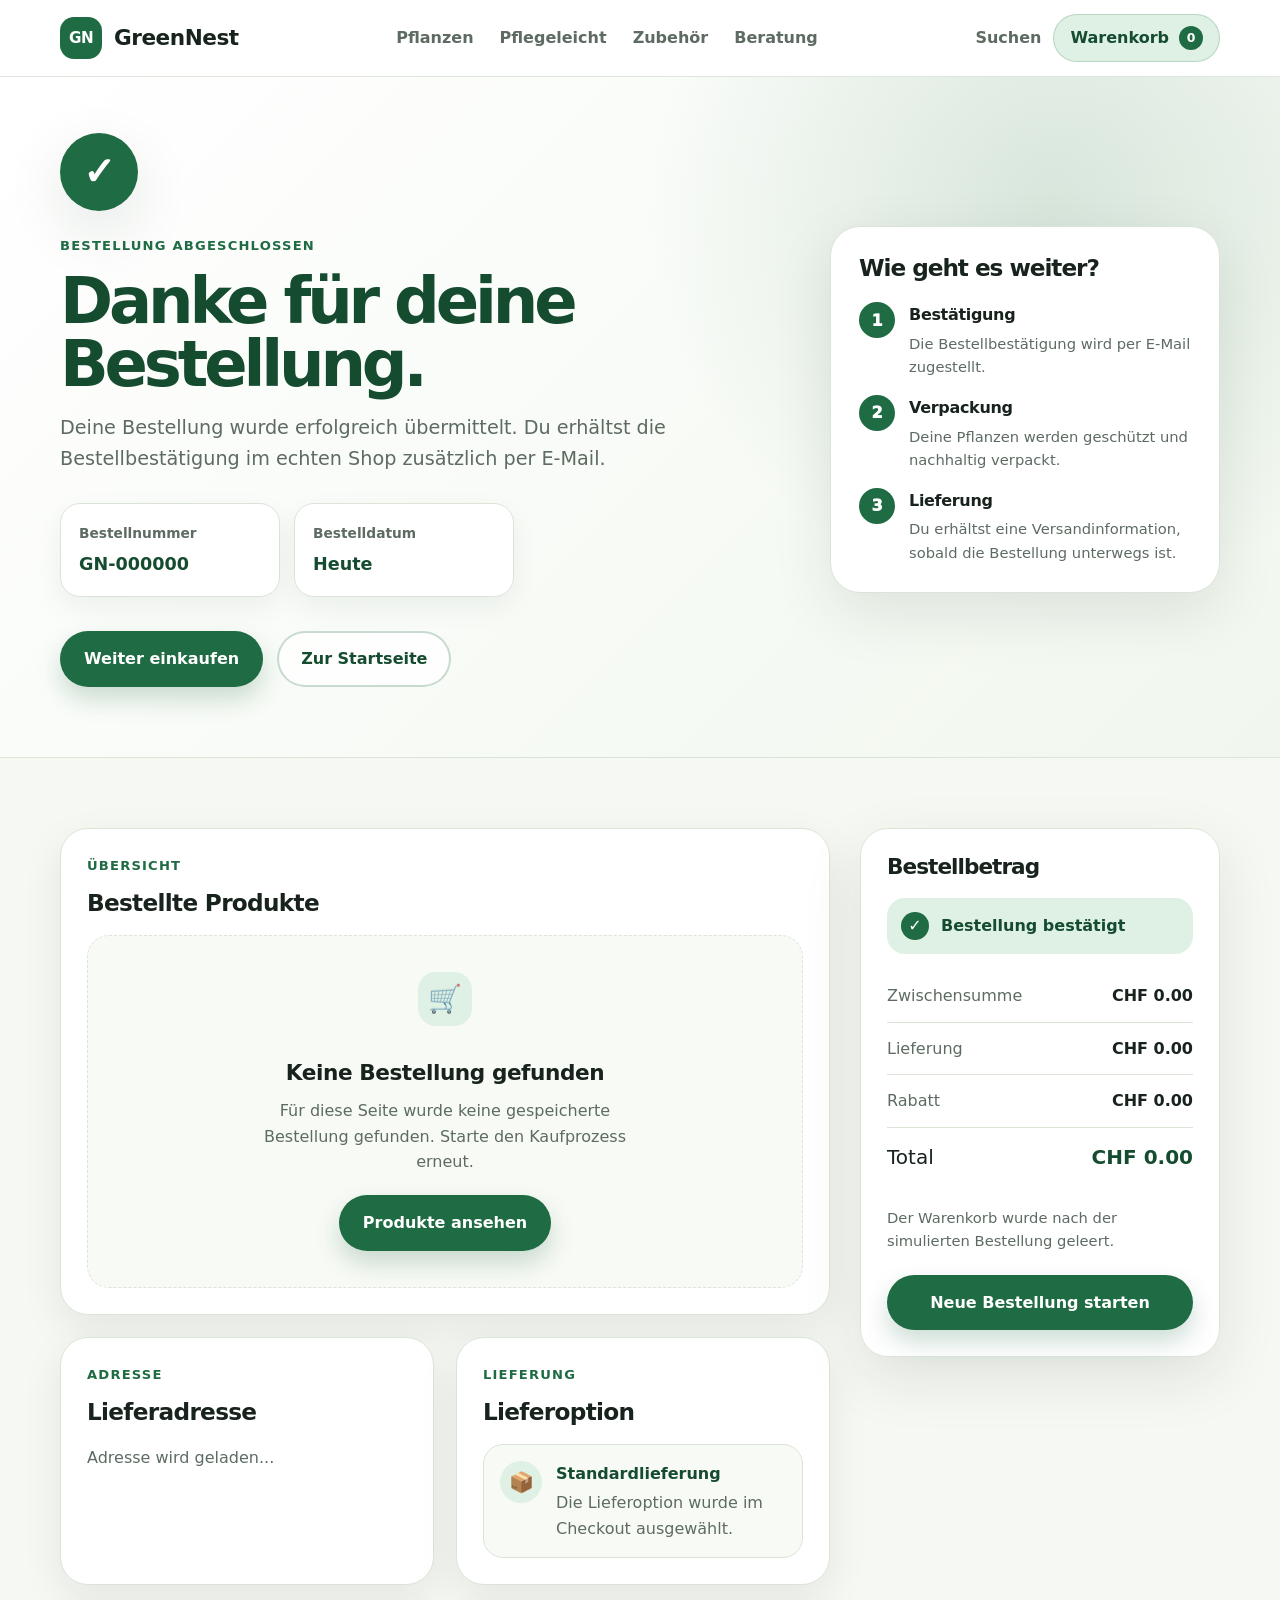
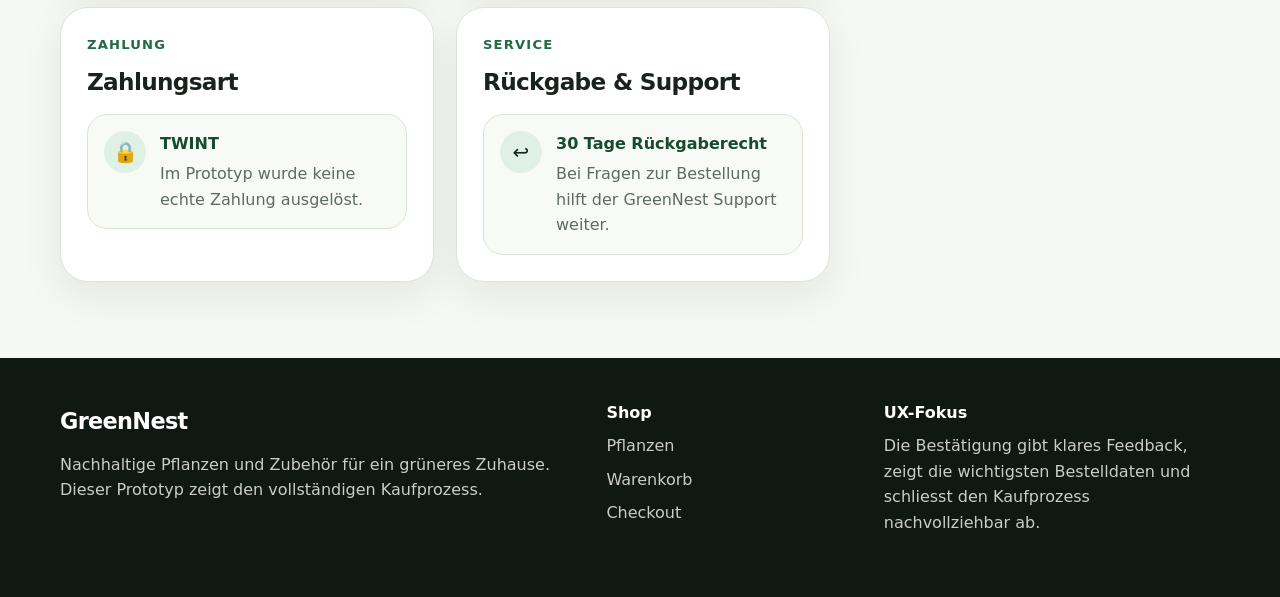
==== bestaetigung.html @ d979df87 "Release 2.0:Kompletter GreenNest Checkout-Prototyp" ====
<!DOCTYPE html>
<html lang="de-CH">
<head>
  <meta charset="UTF-8" />
  <meta name="viewport" content="width=device-width, initial-scale=1.0" />

  <title>Bestellung bestätigt – GreenNest</title>
  <meta
    name="description"
    content="Deine GreenNest Bestellung wurde erfolgreich bestätigt."
  />

  <link rel="stylesheet" href="style.css" />
  <script src="script.js" defer></script>
</head>

<body>
  <a class="skip-link" href="#main-content">Direkt zum Inhalt</a>

  <header class="site-header">
    <div class="container header-inner">
      <a href="index.html" class="brand" aria-label="GreenNest Startseite">
        <span class="brand-mark">GN</span>
        <span class="brand-text">GreenNest</span>
      </a>

      <nav class="main-nav" aria-label="Hauptnavigation">
        <a href="produkte.html">Pflanzen</a>
        <a href="produkte.html#pflegeleicht">Pflegeleicht</a>
        <a href="produkte.html#zubehoer">Zubehör</a>
        <a href="index.html#beratung">Beratung</a>
      </nav>

      <div class="header-actions">
        <a class="icon-link" href="produkte.html#produktsuche">Suchen</a>

        <a class="cart-pill" href="warenkorb.html" aria-label="Warenkorb öffnen">
          Warenkorb
          <span class="cart-count">0</span>
        </a>
      </div>
    </div>
  </header>

  <main id="main-content">
    <section class="confirmation-hero">
      <div class="container confirmation-hero-grid">
        <div>
          <div class="confirmation-icon">✓</div>

          <p class="section-kicker">Bestellung abgeschlossen</p>

          <h1>Danke für deine Bestellung.</h1>

          <p class="hero-lead">
            Deine Bestellung wurde erfolgreich übermittelt. Du erhältst die Bestellbestätigung
            im echten Shop zusätzlich per E-Mail.
          </p>

          <div class="confirmation-meta">
            <article>
              <span>Bestellnummer</span>
              <strong data-confirmation-number>GN-000000</strong>
            </article>

            <article>
              <span>Bestelldatum</span>
              <strong data-confirmation-date>Heute</strong>
            </article>
          </div>

          <div class="hero-actions">
            <a class="btn btn-primary" href="produkte.html">
              Weiter einkaufen
            </a>

            <a class="btn btn-secondary" href="index.html">
              Zur Startseite
            </a>
          </div>
        </div>

        <aside class="confirmation-next-card">
          <h2>Wie geht es weiter?</h2>

          <div class="next-step-list">
            <article>
              <span>1</span>
              <div>
                <h3>Bestätigung</h3>
                <p>Die Bestellbestätigung wird per E-Mail zugestellt.</p>
              </div>
            </article>

            <article>
              <span>2</span>
              <div>
                <h3>Verpackung</h3>
                <p>Deine Pflanzen werden geschützt und nachhaltig verpackt.</p>
              </div>
            </article>

            <article>
              <span>3</span>
              <div>
                <h3>Lieferung</h3>
                <p>Du erhältst eine Versandinformation, sobald die Bestellung unterwegs ist.</p>
              </div>
            </article>
          </div>
        </aside>
      </div>
    </section>

    <section class="container confirmation-section">
      <div class="confirmation-layout">
        <section class="confirmation-main">
          <article class="review-section-card">
            <div class="review-section-header">
              <div>
                <p class="section-kicker">Übersicht</p>
                <h2>Bestellte Produkte</h2>
              </div>
            </div>

            <div class="review-empty" data-confirmation-empty hidden>
              <div class="feature-icon">🛒</div>
              <h3>Keine Bestellung gefunden</h3>
              <p>
                Für diese Seite wurde keine gespeicherte Bestellung gefunden.
                Starte den Kaufprozess erneut.
              </p>
              <a class="btn btn-primary" href="produkte.html">
                Produkte ansehen
              </a>
            </div>

            <div class="review-item-list" data-confirmation-items>
              <p class="muted-text">Bestellung wird geladen...</p>
            </div>
          </article>

          <div class="review-info-grid">
            <article class="review-section-card">
              <div class="review-section-header">
                <div>
                  <p class="section-kicker">Adresse</p>
                  <h2>Lieferadresse</h2>
                </div>
              </div>

              <address class="review-address" data-confirmation-address>
                Adresse wird geladen...
              </address>
            </article>

            <article class="review-section-card">
              <div class="review-section-header">
                <div>
                  <p class="section-kicker">Lieferung</p>
                  <h2>Lieferoption</h2>
                </div>
              </div>

              <div class="review-summary-box">
                <span>📦</span>
                <div>
                  <strong data-confirmation-delivery>Standardlieferung</strong>
                  <p>Die Lieferoption wurde im Checkout ausgewählt.</p>
                </div>
              </div>
            </article>

            <article class="review-section-card">
              <div class="review-section-header">
                <div>
                  <p class="section-kicker">Zahlung</p>
                  <h2>Zahlungsart</h2>
                </div>
              </div>

              <div class="review-summary-box">
                <span>🔒</span>
                <div>
                  <strong data-confirmation-payment>TWINT</strong>
                  <p>Im Prototyp wurde keine echte Zahlung ausgelöst.</p>
                </div>
              </div>
            </article>

            <article class="review-section-card">
              <div class="review-section-header">
                <div>
                  <p class="section-kicker">Service</p>
                  <h2>Rückgabe & Support</h2>
                </div>
              </div>

              <div class="review-summary-box">
                <span>↩️</span>
                <div>
                  <strong>30 Tage Rückgaberecht</strong>
                  <p>Bei Fragen zur Bestellung hilft der GreenNest Support weiter.</p>
                </div>
              </div>
            </article>
          </div>
        </section>

        <aside class="checkout-summary-card review-final-card">
          <h2>Bestellbetrag</h2>

          <div class="checkout-summary-status">
            <span>✓</span>
            <p>Bestellung bestätigt</p>
          </div>

          <div class="summary-line">
            <span>Zwischensumme</span>
            <strong data-confirmation-subtotal>CHF 0.00</strong>
          </div>

          <div class="summary-line">
            <span>Lieferung</span>
            <strong data-confirmation-shipping>CHF 0.00</strong>
          </div>

          <div class="summary-line">
            <span>Rabatt</span>
            <strong>CHF 0.00</strong>
          </div>

          <div class="summary-total">
            <span>Total</span>
            <strong data-confirmation-total>CHF 0.00</strong>
          </div>

          <p class="summary-helper">
            Der Warenkorb wurde nach der simulierten Bestellung geleert.
          </p>

          <a class="btn btn-primary full-width" href="produkte.html">
            Neue Bestellung starten
          </a>
        </aside>
      </div>
    </section>
  </main>

  <footer class="site-footer">
    <div class="container footer-grid">
      <div>
        <a href="index.html" class="footer-brand">GreenNest</a>
        <p>
          Nachhaltige Pflanzen und Zubehör für ein grüneres Zuhause.
          Dieser Prototyp zeigt den vollständigen Kaufprozess.
        </p>
      </div>

      <div>
        <h2>Shop</h2>
        <a href="produkte.html">Pflanzen</a>
        <a href="warenkorb.html">Warenkorb</a>
        <a href="checkout-start.html">Checkout</a>
      </div>

      <div>
        <h2>UX-Fokus</h2>
        <p>
          Die Bestätigung gibt klares Feedback, zeigt die wichtigsten Bestelldaten
          und schliesst den Kaufprozess nachvollziehbar ab.
        </p>
      </div>
    </div>
  </footer>
</body>
</html>
---- style.css ----
:root {
  --color-bg: #f6f8f3;
  --color-surface: #ffffff;
  --color-surface-soft: #eef5e9;
  --color-primary: #1f6b43;
  --color-primary-dark: #154c2f;
  --color-primary-soft: #dff0e4;
  --color-text: #17231c;
  --color-muted: #5d6b62;
  --color-border: #dbe5d7;
  --color-warning: #9a5b00;
  --color-error: #b42318;
  --color-success: #137a3f;

  --shadow-soft: 0 20px 60px rgba(23, 35, 28, 0.10);
  --shadow-card: 0 14px 40px rgba(23, 35, 28, 0.08);

  --radius-sm: 12px;
  --radius-md: 20px;
  --radius-lg: 32px;
  --radius-pill: 999px;

  --container: 1160px;
}

* {
  box-sizing: border-box;
}

html {
  scroll-behavior: smooth;
}

body {
  margin: 0;
  font-family: Inter, ui-sans-serif, system-ui, -apple-system, BlinkMacSystemFont, "Segoe UI", Arial, sans-serif;
  color: var(--color-text);
  background: var(--color-bg);
  line-height: 1.6;
}

img {
  display: block;
  max-width: 100%;
}

a {
  color: inherit;
  text-decoration: none;
}

button,
input,
select,
textarea {
  font: inherit;
}

.container {
  width: min(var(--container), calc(100% - 40px));
  margin-inline: auto;
}

.skip-link {
  position: absolute;
  left: 16px;
  top: -80px;
  z-index: 100;
  padding: 12px 16px;
  color: #ffffff;
  background: var(--color-primary-dark);
  border-radius: var(--radius-sm);
}

.skip-link:focus {
  top: 16px;
}

.site-header {
  position: sticky;
  top: 0;
  z-index: 50;
  background: rgba(255, 255, 255, 0.88);
  backdrop-filter: blur(18px);
  border-bottom: 1px solid rgba(219, 229, 215, 0.9);
}

.header-inner {
  min-height: 76px;
  display: flex;
  align-items: center;
  justify-content: space-between;
  gap: 24px;
}

.brand,
.footer-brand {
  display: inline-flex;
  align-items: center;
  gap: 12px;
  font-weight: 850;
  letter-spacing: -0.03em;
}

.brand-mark {
  display: grid;
  place-items: center;
  width: 42px;
  height: 42px;
  color: #ffffff;
  background: var(--color-primary);
  border-radius: 14px;
  font-size: 0.95rem;
}

.brand-text {
  font-size: 1.35rem;
}

.main-nav {
  display: flex;
  align-items: center;
  gap: 26px;
  color: var(--color-muted);
  font-weight: 650;
}

.main-nav a {
  padding-block: 8px;
}

.main-nav a:hover,
.main-nav a:focus-visible {
  color: var(--color-primary);
}

.header-actions {
  display: flex;
  align-items: center;
  gap: 12px;
}

.icon-link {
  color: var(--color-muted);
  font-weight: 650;
}

.cart-pill {
  display: inline-flex;
  align-items: center;
  gap: 10px;
  min-height: 44px;
  padding: 10px 16px;
  color: var(--color-primary-dark);
  background: var(--color-primary-soft);
  border: 1px solid rgba(31, 107, 67, 0.2);
  border-radius: var(--radius-pill);
  font-weight: 800;
}

.cart-count {
  display: grid;
  place-items: center;
  min-width: 24px;
  height: 24px;
  padding-inline: 7px;
  color: #ffffff;
  background: var(--color-primary);
  border-radius: var(--radius-pill);
  font-size: 0.78rem;
}

.hero-section {
  padding: 72px 0 80px;
  background:
    radial-gradient(circle at 15% 20%, rgba(31, 107, 67, 0.14), transparent 32%),
    linear-gradient(135deg, #f6f8f3 0%, #ffffff 50%, #edf5e9 100%);
}

.hero-grid {
  display: grid;
  grid-template-columns: minmax(0, 1.05fr) minmax(360px, 0.75fr);
  gap: 56px;
  align-items: center;
}

.section-kicker {
  margin: 0 0 14px;
  color: var(--color-primary);
  font-size: 0.82rem;
  font-weight: 850;
  text-transform: uppercase;
  letter-spacing: 0.09em;
}

h1,
h2,
h3,
p {
  margin-top: 0;
}

h1 {
  max-width: 760px;
  margin-bottom: 24px;
  font-size: clamp(2.65rem, 6vw, 5.6rem);
  line-height: 0.96;
  letter-spacing: -0.07em;
}

h2 {
  margin-bottom: 16px;
  font-size: clamp(1.8rem, 3vw, 3rem);
  line-height: 1.08;
  letter-spacing: -0.045em;
}

h3 {
  margin-bottom: 8px;
  font-size: 1.15rem;
  letter-spacing: -0.02em;
}

.hero-lead {
  max-width: 650px;
  color: var(--color-muted);
  font-size: clamp(1.08rem, 1.5vw, 1.25rem);
}

.hero-actions {
  display: flex;
  flex-wrap: wrap;
  gap: 14px;
  margin-top: 34px;
}

.btn {
  display: inline-flex;
  align-items: center;
  justify-content: center;
  min-height: 50px;
  padding: 13px 22px;
  border: 2px solid transparent;
  border-radius: var(--radius-pill);
  font-weight: 850;
  cursor: pointer;
  transition: transform 160ms ease, background 160ms ease, border-color 160ms ease, color 160ms ease;
}

.btn:hover {
  transform: translateY(-1px);
}

.btn:focus-visible,
a:focus-visible,
button:focus-visible,
input:focus-visible,
select:focus-visible,
textarea:focus-visible {
  outline: 3px solid rgba(31, 107, 67, 0.35);
  outline-offset: 3px;
}

.btn-primary {
  color: #ffffff;
  background: var(--color-primary);
  box-shadow: 0 12px 24px rgba(31, 107, 67, 0.22);
}

.btn-primary:hover {
  background: var(--color-primary-dark);
}

.btn-secondary {
  color: var(--color-primary-dark);
  background: rgba(255, 255, 255, 0.72);
  border-color: rgba(31, 107, 67, 0.24);
}

.btn-secondary:hover {
  background: #ffffff;
  border-color: var(--color-primary);
}

.full-width {
  width: 100%;
}

.trust-row {
  display: grid;
  grid-template-columns: repeat(3, max-content);
  gap: 28px;
  margin-top: 42px;
}

.trust-row div {
  display: grid;
  gap: 2px;
}

.trust-row strong {
  font-size: 1.35rem;
  line-height: 1;
}

.trust-row span {
  color: var(--color-muted);
  font-size: 0.92rem;
}

.hero-product-card,
.feature-card,
.category-card,
.advice-panel {
  background: rgba(255, 255, 255, 0.86);
  border: 1px solid var(--color-border);
  box-shadow: var(--shadow-card);
}

.hero-product-card {
  overflow: hidden;
  border-radius: var(--radius-lg);
}

.product-image {
  position: relative;
  overflow: hidden;
  background: var(--color-surface-soft);
}

.product-image-large {
  aspect-ratio: 4 / 3;
}

.product-image img {
  width: 100%;
  height: 100%;
  object-fit: cover;
}

.product-badge {
  position: absolute;
  top: 18px;
  left: 18px;
  padding: 8px 12px;
  color: var(--color-primary-dark);
  background: rgba(255, 255, 255, 0.9);
  border-radius: var(--radius-pill);
  font-size: 0.82rem;
  font-weight: 850;
}

.hero-product-content {
  padding: 26px;
}

.product-category {
  margin-bottom: 8px;
  color: var(--color-primary);
  font-size: 0.9rem;
  font-weight: 800;
}

.product-meta {
  display: grid;
  gap: 8px;
  margin: 20px 0;
  color: var(--color-muted);
  font-size: 0.94rem;
}

.product-buy-row {
  display: flex;
  align-items: center;
  justify-content: space-between;
  gap: 16px;
}

.price {
  margin: 0;
  color: var(--color-primary-dark);
  font-size: 1.55rem;
  font-weight: 900;
  letter-spacing: -0.04em;
}

.section {
  padding: 76px 0;
}

.section-header {
  max-width: 760px;
  margin-bottom: 34px;
}

.section-header p {
  color: var(--color-muted);
}

.feature-grid,
.category-grid {
  display: grid;
  grid-template-columns: repeat(3, 1fr);
  gap: 22px;
}

.feature-card,
.category-card {
  border-radius: var(--radius-md);
  padding: 28px;
}

.feature-card p,
.category-card p {
  color: var(--color-muted);
}

.feature-icon,
.category-card span {
  display: inline-grid;
  place-items: center;
  width: 54px;
  height: 54px;
  margin-bottom: 18px;
  background: var(--color-primary-soft);
  border-radius: 18px;
  font-size: 1.7rem;
}

.category-card {
  transition: transform 160ms ease, border-color 160ms ease;
}

.category-card:hover {
  transform: translateY(-3px);
  border-color: rgba(31, 107, 67, 0.38);
}

.advice-section {
  padding: 78px 0;
  background: var(--color-primary-dark);
  color: #ffffff;
}

.advice-grid {
  display: grid;
  grid-template-columns: minmax(0, 1fr) 420px;
  gap: 44px;
  align-items: center;
}

.advice-section .section-kicker {
  color: #bde5c6;
}

.advice-section p {
  color: rgba(255, 255, 255, 0.78);
}

.advice-panel {
  padding: 28px;
  color: var(--color-text);
  border-radius: var(--radius-lg);
}

.advice-panel p {
  color: var(--color-muted);
}

.check-list {
  display: grid;
  gap: 12px;
  padding: 0;
  margin: 18px 0 24px;
  list-style: none;
}

.check-list li {
  position: relative;
  padding-left: 30px;
  color: var(--color-muted);
}

.check-list li::before {
  content: "✓";
  position: absolute;
  left: 0;
  top: 0;
  color: var(--color-success);
  font-weight: 900;
}

.site-footer {
  padding: 46px 0;
  color: rgba(255, 255, 255, 0.78);
  background: #101813;
}

.footer-grid {
  display: grid;
  grid-template-columns: 1.5fr 0.7fr 1fr;
  gap: 42px;
}

.footer-brand {
  margin-bottom: 12px;
  color: #ffffff;
  font-size: 1.4rem;
}

.site-footer h2 {
  margin-bottom: 12px;
  color: #ffffff;
  font-size: 1rem;
  letter-spacing: 0;
}

.site-footer a:not(.footer-brand) {
  display: block;
  margin-bottom: 8px;
}

.site-footer a:hover {
  color: #ffffff;
}

@media (max-width: 980px) {
  .main-nav {
    display: none;
  }

  .hero-grid,
  .advice-grid {
    grid-template-columns: 1fr;
  }

  .hero-section {
    padding-top: 50px;
  }

  .feature-grid,
  .category-grid,
  .footer-grid {
    grid-template-columns: 1fr;
  }

  .trust-row {
    grid-template-columns: 1fr;
    gap: 16px;
  }

  .product-buy-row {
    align-items: flex-start;
    flex-direction: column;
  }
}

@media (max-width: 600px) {
  .container {
    width: min(var(--container), calc(100% - 28px));
  }

  .header-inner {
    min-height: 68px;
  }

  .brand-text {
    display: none;
  }

  .icon-link {
    display: none;
  }

  h1 {
    font-size: clamp(2.3rem, 16vw, 3.4rem);
  }

  .hero-actions {
    flex-direction: column;
  }

  .btn {
    width: 100%;
  }

  .section {
    padding: 56px 0;
  }
}
.breadcrumb {
  display: flex;
  gap: 10px;
  align-items: center;
  margin-bottom: 34px;
  color: var(--color-muted);
  font-size: 0.95rem;
}

.breadcrumb a {
  color: var(--color-primary-dark);
  font-weight: 750;
}

.listing-hero {
  padding: 54px 0 42px;
  background:
    radial-gradient(circle at 90% 20%, rgba(31, 107, 67, 0.12), transparent 30%),
    linear-gradient(135deg, #ffffff 0%, #f0f6ed 100%);
  border-bottom: 1px solid var(--color-border);
}

.listing-hero h1 {
  max-width: 850px;
  font-size: clamp(2.3rem, 5vw, 4.6rem);
}

.listing-hero-grid {
  display: grid;
  grid-template-columns: minmax(0, 1fr) 360px;
  gap: 42px;
  align-items: end;
}

.listing-highlight {
  padding: 22px;
  color: var(--color-primary-dark);
  background: rgba(255, 255, 255, 0.78);
  border: 1px solid rgba(31, 107, 67, 0.16);
  border-radius: var(--radius-md);
  box-shadow: var(--shadow-card);
}

.listing-highlight strong {
  display: block;
  margin-bottom: 8px;
  font-size: 1.05rem;
}

.listing-highlight p {
  margin: 0;
  color: var(--color-muted);
}

.product-layout {
  display: grid;
  grid-template-columns: 280px minmax(0, 1fr);
  gap: 30px;
  padding-top: 42px;
  padding-bottom: 78px;
}

.filter-panel {
  position: sticky;
  top: 100px;
  align-self: start;
  padding: 24px;
  background: var(--color-surface);
  border: 1px solid var(--color-border);
  border-radius: var(--radius-lg);
  box-shadow: var(--shadow-card);
}

.filter-header {
  display: flex;
  align-items: center;
  justify-content: space-between;
  gap: 14px;
  margin-bottom: 22px;
}

.filter-header h2,
.filter-group h3 {
  margin: 0;
}

.filter-header h2 {
  font-size: 1.25rem;
}

.filter-group {
  padding-top: 20px;
  margin-top: 20px;
  border-top: 1px solid var(--color-border);
}

.filter-group h3 {
  margin-bottom: 12px;
  font-size: 0.96rem;
}

.filter-option {
  display: flex;
  align-items: center;
  gap: 10px;
  min-height: 36px;
  color: var(--color-muted);
  cursor: pointer;
}

.filter-option input {
  width: 18px;
  height: 18px;
  accent-color: var(--color-primary);
}

.text-button {
  padding: 0;
  color: var(--color-primary);
  background: transparent;
  border: 0;
  font-weight: 800;
  cursor: pointer;
}

.text-button:hover {
  color: var(--color-primary-dark);
}

.product-results {
  min-width: 0;
}

.toolbar {
  display: grid;
  grid-template-columns: minmax(0, 1fr) 240px;
  gap: 16px;
  margin-bottom: 18px;
}

.search-field,
.sort-field {
  display: grid;
  gap: 8px;
}

.search-field label,
.sort-field label {
  color: var(--color-text);
  font-size: 0.9rem;
  font-weight: 800;
}

.search-field input,
.sort-field select {
  width: 100%;
  min-height: 52px;
  padding: 0 16px;
  color: var(--color-text);
  background: var(--color-surface);
  border: 1px solid var(--color-border);
  border-radius: var(--radius-md);
}

.search-field input::placeholder {
  color: #8a968d;
}

.result-summary {
  display: flex;
  align-items: center;
  justify-content: space-between;
  gap: 16px;
  margin-bottom: 24px;
}

.result-summary p {
  margin: 0;
}

.muted-text {
  color: var(--color-muted);
  font-size: 0.94rem;
}

.product-grid {
  display: grid;
  grid-template-columns: repeat(3, minmax(0, 1fr));
  gap: 22px;
}

.product-card {
  overflow: hidden;
  background: var(--color-surface);
  border: 1px solid var(--color-border);
  border-radius: var(--radius-lg);
  box-shadow: var(--shadow-card);
  transition: transform 160ms ease, border-color 160ms ease, box-shadow 160ms ease;
}

.product-card:hover {
  transform: translateY(-3px);
  border-color: rgba(31, 107, 67, 0.36);
  box-shadow: var(--shadow-soft);
}

.product-image-card {
  display: block;
  aspect-ratio: 4 / 3;
}

.product-card-content {
  display: grid;
  gap: 12px;
  padding: 22px;
}

.product-card h2 {
  margin: 0;
  font-size: 1.28rem;
  line-height: 1.2;
  letter-spacing: -0.03em;
}

.product-card p {
  margin-bottom: 0;
}

.tag-row {
  display: flex;
  flex-wrap: wrap;
  gap: 8px;
}

.tag-row span {
  display: inline-flex;
  align-items: center;
  min-height: 30px;
  padding: 6px 10px;
  color: var(--color-primary-dark);
  background: var(--color-primary-soft);
  border-radius: var(--radius-pill);
  font-size: 0.82rem;
  font-weight: 800;
}

.product-card .product-buy-row {
  margin-top: 4px;
}

.product-card .btn {
  min-height: 44px;
  padding: 10px 15px;
  font-size: 0.92rem;
}

.empty-state {
  padding: 42px;
  text-align: center;
  background: var(--color-surface);
  border: 1px dashed var(--color-border);
  border-radius: var(--radius-lg);
}

.empty-state h2 {
  font-size: 1.5rem;
}

.toast {
  position: fixed;
  right: 24px;
  bottom: 24px;
  z-index: 100;
  max-width: 360px;
  padding: 16px 18px;
  color: #ffffff;
  background: var(--color-primary-dark);
  border-radius: var(--radius-md);
  box-shadow: var(--shadow-soft);
  font-weight: 800;
}

@media (max-width: 1100px) {
  .product-grid {
    grid-template-columns: repeat(2, minmax(0, 1fr));
  }

  .listing-hero-grid {
    grid-template-columns: 1fr;
  }
}

@media (max-width: 860px) {
  .product-layout {
    grid-template-columns: 1fr;
  }

  .filter-panel {
    position: static;
  }

  .toolbar {
    grid-template-columns: 1fr;
  }

  .result-summary {
    align-items: flex-start;
    flex-direction: column;
  }
}

@media (max-width: 560px) {
  .product-grid {
    grid-template-columns: 1fr;
  }

  .listing-hero {
    padding-top: 36px;
  }
}
.product-image-card {
  aspect-ratio: 1 / 1;
  background: linear-gradient(135deg, #eef5e9, #ffffff);
}

.product-image img {
  transition: transform 220ms ease;
}

.product-card:hover .product-image img {
  transform: scale(1.035);
}

.image-focus-top img {
  object-position: center top;
}

.image-focus-center img {
  object-position: center center;
}

.image-focus-bottom img {
  object-position: center bottom;
}

.image-contain img {
  object-fit: contain;
  padding: 18px;
  background: #eef5e9;
}

.product-card-content {
  min-height: 300px;
}

.product-card-content > p:not(.product-category):not(.price) {
  color: var(--color-muted);
}

.product-card .product-buy-row {
  margin-top: auto;
}

.product-card {
  display: flex;
  flex-direction: column;
}

.product-card-content {
  display: flex;
  flex-direction: column;
  flex: 1;
}
/* =========================================================
   GreenNest – finale Produktseite / Catalog Page
   ========================================================= */

.catalog-hero {
  padding: 54px 0 0;
  background:
    radial-gradient(circle at 85% 18%, rgba(31, 107, 67, 0.14), transparent 34%),
    linear-gradient(135deg, #ffffff 0%, #f2f7ef 100%);
  border-bottom: 1px solid var(--color-border);
}

.catalog-hero .breadcrumb {
  margin-bottom: 28px;
}

.catalog-hero-grid {
  display: grid;
  grid-template-columns: minmax(0, 1fr) 440px;
  gap: 48px;
  align-items: end;
}

.catalog-hero-content {
  padding-bottom: 54px;
}

.catalog-hero h1 {
  max-width: 760px;
  margin-bottom: 22px;
  font-size: clamp(2.3rem, 4.8vw, 4.7rem);
  line-height: 0.98;
  letter-spacing: -0.065em;
  color: var(--color-primary-dark);
}

.catalog-hero .hero-lead {
  max-width: 620px;
  color: var(--color-muted);
}

.catalog-hero-image {
  align-self: stretch;
  display: flex;
  align-items: flex-end;
  justify-content: center;
  min-height: 330px;
  overflow: hidden;
}

.catalog-hero-image img {
  width: 100%;
  height: 330px;
  object-fit: cover;
  object-position: center;
  border-radius: 34px 34px 0 0;
  box-shadow: var(--shadow-soft);
}

.catalog-benefits {
  background: #ffffff;
  border-bottom: 1px solid var(--color-border);
}

.catalog-benefit-grid {
  display: grid;
  grid-template-columns: repeat(3, 1fr);
  gap: 28px;
  padding: 24px 0;
}

.catalog-benefit {
  display: flex;
  gap: 14px;
  align-items: center;
}

.benefit-symbol {
  display: grid;
  place-items: center;
  flex: 0 0 46px;
  width: 46px;
  height: 46px;
  background: var(--color-primary-soft);
  border-radius: 50%;
  font-size: 1.25rem;
}

.catalog-benefit h2 {
  margin: 0 0 2px;
  font-size: 0.98rem;
  line-height: 1.25;
  letter-spacing: -0.02em;
}

.catalog-benefit p {
  margin: 0;
  color: var(--color-muted);
  font-size: 0.9rem;
}

/* Layout Produktübersicht */

.product-layout {
  display: grid;
  grid-template-columns: 260px minmax(0, 1fr);
  gap: 32px;
  padding-top: 34px;
  padding-bottom: 70px;
}

.filter-panel {
  position: sticky;
  top: 100px;
  align-self: start;
  padding: 24px;
  background: #ffffff;
  border: 1px solid var(--color-border);
  border-radius: 22px;
  box-shadow: 0 10px 30px rgba(23, 35, 28, 0.055);
}

.filter-header {
  display: flex;
  justify-content: space-between;
  align-items: center;
  gap: 12px;
  margin-bottom: 22px;
}

.filter-header h2 {
  margin: 0;
  font-size: 1.25rem;
  letter-spacing: -0.025em;
}

.text-button {
  padding: 0;
  color: var(--color-primary);
  background: transparent;
  border: 0;
  font-weight: 800;
  cursor: pointer;
}

.text-button:hover {
  color: var(--color-primary-dark);
}

.filter-group {
  padding-top: 22px;
  margin-top: 22px;
  border-top: 1px solid var(--color-border);
}

.filter-group h3 {
  margin: 0 0 14px;
  font-size: 0.96rem;
  letter-spacing: -0.015em;
}

.filter-option {
  display: flex;
  align-items: center;
  gap: 10px;
  min-height: 38px;
  color: var(--color-muted);
  font-size: 0.95rem;
  cursor: pointer;
}

.filter-option input {
  width: 18px;
  height: 18px;
  accent-color: var(--color-primary);
}

.filter-help-box {
  margin-top: 26px;
  padding: 22px;
  background: linear-gradient(135deg, #eef7eb, #ffffff);
  border: 1px solid var(--color-border);
  border-radius: 22px;
}

.filter-help-box h3 {
  margin-bottom: 8px;
}

.filter-help-box p {
  color: var(--color-muted);
  font-size: 0.94rem;
}

/* Suche und Sortierung */

.product-results {
  min-width: 0;
}

.toolbar {
  display: grid;
  grid-template-columns: minmax(0, 1fr) 220px;
  gap: 18px;
  align-items: end;
  margin-bottom: 18px;
}

.search-field,
.sort-field {
  display: grid;
  gap: 8px;
}

.search-field label,
.sort-field label {
  color: var(--color-text);
  font-size: 0.88rem;
  font-weight: 800;
}

.search-field input,
.sort-field select {
  width: 100%;
  min-height: 54px;
  padding: 0 16px;
  color: var(--color-text);
  background: #ffffff;
  border: 1px solid var(--color-border);
  border-radius: 16px;
  box-shadow: 0 8px 24px rgba(23, 35, 28, 0.04);
}

.search-field input::placeholder {
  color: #8a968d;
}

.result-summary {
  display: flex;
  justify-content: space-between;
  align-items: center;
  gap: 16px;
  margin-bottom: 22px;
}

.result-summary p {
  margin: 0;
}

.muted-text {
  color: var(--color-muted);
  font-size: 0.92rem;
}

/* Produktkarten */

.product-grid {
  display: grid;
  grid-template-columns: repeat(4, minmax(0, 1fr));
  gap: 22px;
}

.product-card {
  display: flex;
  flex-direction: column;
  overflow: hidden;
  background: #ffffff;
  border: 1px solid var(--color-border);
  border-radius: 20px;
  box-shadow: 0 12px 32px rgba(23, 35, 28, 0.075);
  transition:
    transform 180ms ease,
    box-shadow 180ms ease,
    border-color 180ms ease;
}

.product-card:hover {
  transform: translateY(-4px);
  border-color: rgba(31, 107, 67, 0.35);
  box-shadow: 0 18px 44px rgba(23, 35, 28, 0.12);
}

.product-card[hidden] {
  display: none;
}

.product-image-card {
  position: relative;
  display: block;
  aspect-ratio: 1 / 1;
  overflow: hidden;
  background: #f3f5ef;
}

.product-image-card img {
  width: 100%;
  height: 100%;
  object-fit: cover;
  object-position: center;
  transition: transform 220ms ease;
}

.product-card:hover .product-image-card img {
  transform: scale(1.035);
}

.product-badge {
  position: absolute;
  top: 12px;
  left: 12px;
  z-index: 2;
  padding: 7px 10px;
  color: var(--color-primary-dark);
  background: rgba(255, 255, 255, 0.92);
  border: 1px solid rgba(31, 107, 67, 0.12);
  border-radius: var(--radius-pill);
  font-size: 0.74rem;
  font-weight: 900;
  box-shadow: 0 8px 20px rgba(23, 35, 28, 0.08);
}

.product-card-content {
  display: flex;
  flex-direction: column;
  flex: 1;
  gap: 10px;
  padding: 18px;
}

.product-icon-row {
  display: flex;
  gap: 6px;
  margin-bottom: 2px;
}

.product-icon-row span {
  display: grid;
  place-items: center;
  width: 25px;
  height: 25px;
  background: #f1f6ed;
  border: 1px solid #dce8d7;
  border-radius: 50%;
  font-size: 0.75rem;
}

.product-category {
  margin: 0;
  color: var(--color-primary-dark);
  font-size: 0.78rem;
  font-weight: 900;
  line-height: 1.35;
}

.product-card h2 {
  margin: 0;
  font-size: 1rem;
  line-height: 1.25;
  letter-spacing: -0.02em;
}

.product-card h2 a:hover {
  color: var(--color-primary);
}

.product-card-content > p:not(.product-category):not(.price) {
  margin: 0;
  color: var(--color-muted);
  font-size: 0.86rem;
  line-height: 1.45;
}

.product-buy-row {
  display: grid;
  grid-template-columns: 1fr;
  gap: 12px;
  margin-top: auto;
  padding-top: 8px;
}

.product-card .price {
  margin: 0;
  color: var(--color-primary-dark);
  font-size: 1.12rem;
  font-weight: 950;
  letter-spacing: -0.035em;
}

.product-card .btn {
  width: 100%;
  min-height: 42px;
  padding: 9px 12px;
  border-radius: 13px;
  font-size: 0.86rem;
  box-shadow: none;
}

/* Empty State und Toast */

.empty-state {
  margin-top: 26px;
  padding: 44px;
  text-align: center;
  background: #ffffff;
  border: 1px dashed var(--color-border);
  border-radius: 24px;
}

.empty-state[hidden] {
  display: none;
}

.empty-state h2 {
  font-size: 1.5rem;
}

.toast {
  position: fixed;
  right: 24px;
  bottom: 24px;
  z-index: 100;
  max-width: 360px;
  padding: 16px 18px;
  color: #ffffff;
  background: var(--color-primary-dark);
  border-radius: 16px;
  box-shadow: var(--shadow-soft);
  font-weight: 850;
}

.toast[hidden] {
  display: none;
}

/* Servicevorteile unten */

.catalog-footer-benefits {
  background: #ffffff;
  border-top: 1px solid var(--color-border);
}

.catalog-footer-benefit-grid {
  display: grid;
  grid-template-columns: repeat(4, 1fr);
  gap: 26px;
  padding: 28px 0;
}

.catalog-footer-benefit-grid article {
  display: flex;
  align-items: center;
  gap: 12px;
}

.catalog-footer-benefit-grid span {
  display: grid;
  place-items: center;
  flex: 0 0 42px;
  width: 42px;
  height: 42px;
  color: var(--color-primary-dark);
  background: var(--color-primary-soft);
  border-radius: 50%;
}

.catalog-footer-benefit-grid h2 {
  margin: 0 0 2px;
  font-size: 0.95rem;
  letter-spacing: -0.015em;
}

.catalog-footer-benefit-grid p {
  margin: 0;
  color: var(--color-muted);
  font-size: 0.88rem;
}

/* Responsive */

@media (max-width: 1180px) {
  .product-grid {
    grid-template-columns: repeat(3, minmax(0, 1fr));
  }

  .catalog-hero-grid {
    grid-template-columns: minmax(0, 1fr) 360px;
  }
}

@media (max-width: 960px) {
  .catalog-hero-grid,
  .product-layout {
    grid-template-columns: 1fr;
  }

  .catalog-hero-content {
    padding-bottom: 24px;
  }

  .catalog-hero-image img {
    height: 260px;
    border-radius: 28px;
  }

  .catalog-benefit-grid,
  .catalog-footer-benefit-grid {
    grid-template-columns: repeat(2, 1fr);
  }

  .filter-panel {
    position: static;
  }

  .toolbar {
    grid-template-columns: 1fr;
  }
}

@media (max-width: 700px) {
  .product-grid {
    grid-template-columns: repeat(2, minmax(0, 1fr));
    gap: 16px;
  }

  .product-card-content {
    padding: 15px;
  }

  .catalog-benefit-grid,
  .catalog-footer-benefit-grid {
    grid-template-columns: 1fr;
  }

  .result-summary {
    align-items: flex-start;
    flex-direction: column;
  }
}

@media (max-width: 480px) {
  .product-grid {
    grid-template-columns: 1fr;
  }

  .catalog-hero {
    padding-top: 36px;
  }

  .catalog-hero-image img {
    height: 220px;
  }
}
/* =========================================================
   GreenNest – Produktdetailseite
   ========================================================= */

.product-detail-section {
  padding: 44px 0 70px;
  background:
    radial-gradient(circle at 15% 12%, rgba(31, 107, 67, 0.10), transparent 30%),
    linear-gradient(135deg, #ffffff 0%, #f3f8f0 100%);
  border-bottom: 1px solid var(--color-border);
}

.product-detail-grid {
  display: grid;
  grid-template-columns: minmax(0, 0.95fr) minmax(420px, 0.85fr);
  gap: 52px;
  align-items: start;
}

.product-gallery {
  display: grid;
  gap: 18px;
}

.product-main-image {
  position: relative;
  overflow: hidden;
  background: #f3f5ef;
  border: 1px solid var(--color-border);
  border-radius: 32px;
  box-shadow: var(--shadow-soft);
}

.product-main-image img {
  width: 100%;
  aspect-ratio: 1 / 1;
  object-fit: cover;
  object-position: center;
}

.product-thumbnail-grid {
  display: grid;
  grid-template-columns: repeat(3, 1fr);
  gap: 14px;
}

.thumbnail-card {
  overflow: hidden;
  min-height: 118px;
  padding: 0;
  background: #ffffff;
  border: 1px solid var(--color-border);
  border-radius: 20px;
  cursor: pointer;
}

.thumbnail-card.is-active {
  border-color: var(--color-primary);
  box-shadow: 0 0 0 3px rgba(31, 107, 67, 0.14);
}

.thumbnail-card img {
  width: 100%;
  height: 118px;
  object-fit: cover;
}

.thumbnail-info-card {
  display: grid;
  place-items: center;
  padding: 16px;
  color: var(--color-primary-dark);
  text-align: center;
}

.thumbnail-info-card span {
  font-size: 1.7rem;
}

.thumbnail-info-card strong {
  display: block;
  margin-top: 6px;
  font-size: 0.85rem;
  line-height: 1.25;
}

.product-detail-info h1 {
  margin-bottom: 20px;
  color: var(--color-primary-dark);
  font-size: clamp(2.4rem, 5vw, 4.4rem);
  line-height: 0.98;
  letter-spacing: -0.06em;
}

.detail-lead {
  max-width: 620px;
  color: var(--color-muted);
  font-size: 1.1rem;
}

.rating-row {
  display: flex;
  flex-wrap: wrap;
  gap: 10px;
  align-items: center;
  margin: 24px 0;
}

.rating-row span {
  color: #d99a21;
  letter-spacing: 0.05em;
}

.rating-row a {
  color: var(--color-primary);
  font-weight: 800;
}

.detail-price-row {
  margin-bottom: 24px;
}

.detail-price {
  margin: 0;
  color: var(--color-primary-dark);
  font-size: 2rem;
  font-weight: 950;
  letter-spacing: -0.04em;
}

.detail-card {
  padding: 24px;
  background: #ffffff;
  border: 1px solid var(--color-border);
  border-radius: 28px;
  box-shadow: var(--shadow-card);
}

.detail-card h2 {
  margin-bottom: 18px;
  font-size: 1.25rem;
  letter-spacing: -0.025em;
}

.variant-group {
  display: grid;
  grid-template-columns: repeat(3, 1fr);
  gap: 12px;
  padding: 0;
  margin: 0 0 20px;
  border: 0;
}

.variant-group legend {
  grid-column: 1 / -1;
  margin-bottom: 8px;
  color: var(--color-text);
  font-weight: 850;
}

.variant-option {
  display: block;
  cursor: pointer;
}

.variant-option input {
  position: absolute;
  opacity: 0;
  pointer-events: none;
}

.variant-option span {
  display: grid;
  gap: 4px;
  min-height: 74px;
  padding: 14px;
  background: #f8faf6;
  border: 1px solid var(--color-border);
  border-radius: 18px;
}

.variant-option input:checked + span {
  background: var(--color-primary-soft);
  border-color: var(--color-primary);
  box-shadow: 0 0 0 3px rgba(31, 107, 67, 0.12);
}

.quantity-row {
  display: grid;
  gap: 8px;
  margin-bottom: 20px;
}

.quantity-row label {
  font-weight: 850;
}

.quantity-row select {
  min-height: 50px;
  padding: 0 14px;
  background: #ffffff;
  border: 1px solid var(--color-border);
  border-radius: 16px;
}

.product-detail-actions {
  display: grid;
  grid-template-columns: 1fr 1fr;
  gap: 12px;
}

.delivery-panel {
  display: grid;
  gap: 12px;
  margin-top: 20px;
}

.delivery-panel article {
  display: flex;
  gap: 14px;
  align-items: flex-start;
  padding: 16px;
  background: rgba(255, 255, 255, 0.72);
  border: 1px solid var(--color-border);
  border-radius: 20px;
}

.delivery-panel span {
  display: grid;
  place-items: center;
  flex: 0 0 42px;
  width: 42px;
  height: 42px;
  background: var(--color-primary-soft);
  border-radius: 50%;
}

.delivery-panel h2 {
  margin: 0 0 4px;
  font-size: 0.98rem;
  letter-spacing: -0.02em;
}

.delivery-panel p {
  margin: 0;
  color: var(--color-muted);
  font-size: 0.92rem;
}

.detail-section {
  padding: 70px 0 0;
}

.detail-info-grid {
  display: grid;
  grid-template-columns: 1.1fr 0.9fr;
  gap: 24px;
}

.detail-info-card,
.review-card,
.related-products {
  background: #ffffff;
  border: 1px solid var(--color-border);
  border-radius: 28px;
  box-shadow: var(--shadow-card);
}

.detail-info-card {
  padding: 28px;
}

.detail-info-card h2 {
  margin-bottom: 20px;
  font-size: 1.55rem;
}

.care-grid {
  display: grid;
  grid-template-columns: repeat(2, 1fr);
  gap: 18px;
}

.care-grid div {
  padding: 18px;
  background: #f8faf6;
  border: 1px solid var(--color-border);
  border-radius: 20px;
}

.care-grid span {
  display: inline-block;
  margin-bottom: 10px;
  font-size: 1.4rem;
}

.care-grid h3 {
  margin-bottom: 6px;
}

.care-grid p {
  margin: 0;
  color: var(--color-muted);
  font-size: 0.92rem;
}

.reviews-header {
  display: flex;
  justify-content: space-between;
  gap: 24px;
  align-items: flex-end;
  margin-bottom: 24px;
}

.review-score {
  display: grid;
  justify-items: end;
  color: var(--color-primary-dark);
}

.review-score strong {
  font-size: 2.2rem;
  line-height: 1;
}

.review-score span {
  color: #d99a21;
}

.review-grid {
  display: grid;
  grid-template-columns: repeat(3, 1fr);
  gap: 18px;
}

.review-card {
  padding: 22px;
}

.review-meta {
  display: flex;
  justify-content: space-between;
  gap: 12px;
  margin-bottom: 12px;
}

.review-meta span {
  color: #d99a21;
  font-size: 0.85rem;
}

.review-card p {
  margin: 0;
  color: var(--color-muted);
}

.related-products {
  padding: 28px;
}

.related-grid {
  display: grid;
  grid-template-columns: repeat(3, 1fr);
  gap: 18px;
}

.related-card {
  overflow: hidden;
  background: #f8faf6;
  border: 1px solid var(--color-border);
  border-radius: 22px;
}

.related-card img {
  width: 100%;
  aspect-ratio: 4 / 3;
  object-fit: cover;
}

.related-card div {
  padding: 16px;
}

.related-card h3 {
  margin-bottom: 4px;
}

.related-card p {
  margin: 0;
  color: var(--color-primary-dark);
  font-weight: 900;
}

@media (max-width: 980px) {
  .product-detail-grid,
  .detail-info-grid,
  .review-grid,
  .related-grid {
    grid-template-columns: 1fr;
  }

  .product-detail-actions {
    grid-template-columns: 1fr;
  }
}

@media (max-width: 560px) {
  .variant-group,
  .care-grid,
  .product-thumbnail-grid {
    grid-template-columns: 1fr;
  }

  .product-detail-section {
    padding-top: 34px;
  }
}
/* =========================================================
   GreenNest – Warenkorb
   ========================================================= */

.cart-page-section {
  padding: 44px 0 76px;
  background:
    radial-gradient(circle at 12% 14%, rgba(31, 107, 67, 0.10), transparent 30%),
    linear-gradient(135deg, #ffffff 0%, #f5f9f2 100%);
}

.cart-page-header {
  display: flex;
  justify-content: space-between;
  align-items: flex-end;
  gap: 28px;
  margin-bottom: 34px;
}

.cart-page-header h1 {
  max-width: 760px;
  margin-bottom: 18px;
  color: var(--color-primary-dark);
  font-size: clamp(2.3rem, 4.6vw, 4.6rem);
  line-height: 0.98;
  letter-spacing: -0.065em;
}

.cart-layout {
  display: grid;
  grid-template-columns: minmax(0, 1fr) 380px;
  gap: 30px;
  align-items: start;
}

.cart-items {
  display: grid;
  gap: 18px;
}

.cart-item {
  display: grid;
  grid-template-columns: 150px minmax(0, 1fr);
  gap: 20px;
  padding: 18px;
  background: #ffffff;
  border: 1px solid var(--color-border);
  border-radius: 26px;
  box-shadow: var(--shadow-card);
}

.cart-item-image {
  overflow: hidden;
  background: #f3f5ef;
  border-radius: 20px;
}

.cart-item-image img {
  width: 100%;
  height: 150px;
  object-fit: cover;
  object-position: center;
}

.cart-item-content {
  display: grid;
  gap: 18px;
}

.cart-item-main {
  display: flex;
  justify-content: space-between;
  gap: 20px;
}

.cart-item-main h2 {
  margin-bottom: 6px;
  font-size: 1.35rem;
  letter-spacing: -0.03em;
}

.cart-item-description {
  margin: 0;
  color: var(--color-muted);
  font-size: 0.94rem;
}

.cart-item-price {
  flex: 0 0 auto;
  margin: 0;
  color: var(--color-primary-dark);
  font-size: 1.12rem;
  font-weight: 950;
  letter-spacing: -0.035em;
}

.cart-item-controls {
  display: grid;
  grid-template-columns: 140px auto 120px;
  gap: 16px;
  align-items: end;
}

.cart-item-controls label {
  display: grid;
  gap: 8px;
  color: var(--color-text);
  font-size: 0.88rem;
  font-weight: 850;
}

.cart-item-controls select {
  min-height: 44px;
  padding: 0 12px;
  background: #ffffff;
  border: 1px solid var(--color-border);
  border-radius: 14px;
}

.danger-button {
  color: var(--color-error);
  justify-self: start;
  padding-bottom: 11px;
}

.cart-line-total {
  justify-self: end;
  margin: 0;
  color: var(--color-primary-dark);
  font-weight: 950;
}

.cart-note {
  display: flex;
  gap: 16px;
  padding: 20px;
  background: #ffffff;
  border: 1px solid var(--color-border);
  border-radius: 24px;
}

.cart-note span {
  display: grid;
  place-items: center;
  flex: 0 0 44px;
  width: 44px;
  height: 44px;
  background: var(--color-primary-soft);
  border-radius: 50%;
}

.cart-note h2 {
  margin-bottom: 4px;
  font-size: 1rem;
}

.cart-note p {
  margin: 0;
  color: var(--color-muted);
}

.cart-summary {
  position: sticky;
  top: 100px;
  padding: 26px;
  background: #ffffff;
  border: 1px solid var(--color-border);
  border-radius: 28px;
  box-shadow: var(--shadow-soft);
}

.cart-summary h2 {
  margin-bottom: 22px;
  font-size: 1.35rem;
}

.summary-line,
.summary-total {
  display: flex;
  justify-content: space-between;
  gap: 18px;
  padding: 13px 0;
  border-bottom: 1px solid var(--color-border);
}

.summary-line span,
.summary-helper {
  color: var(--color-muted);
}

.summary-line strong {
  color: var(--color-text);
}

.summary-total {
  margin-bottom: 20px;
  border-bottom: 0;
  font-size: 1.25rem;
}

.summary-total strong {
  color: var(--color-primary-dark);
}

.summary-helper {
  margin: 16px 0 22px;
  font-size: 0.92rem;
}

.summary-benefits {
  display: grid;
  gap: 10px;
}

.summary-benefits article {
  display: flex;
  gap: 10px;
  align-items: center;
  min-height: 40px;
  padding: 10px;
  background: #f8faf6;
  border: 1px solid var(--color-border);
  border-radius: 16px;
}

.summary-benefits p {
  margin: 0;
  color: var(--color-muted);
  font-size: 0.9rem;
}

.empty-cart {
  padding: 54px;
  text-align: center;
  background: #ffffff;
  border: 1px dashed var(--color-border);
  border-radius: 28px;
  box-shadow: var(--shadow-card);
}

.empty-cart[hidden] {
  display: none;
}

.empty-cart h2 {
  margin-bottom: 10px;
  font-size: 1.8rem;
}

.empty-cart p {
  max-width: 520px;
  margin: 0 auto 24px;
  color: var(--color-muted);
}

@media (max-width: 980px) {
  .cart-page-header,
  .cart-item-main {
    flex-direction: column;
    align-items: flex-start;
  }

  .cart-layout {
    grid-template-columns: 1fr;
  }

  .cart-summary {
    position: static;
  }
}

@media (max-width: 700px) {
  .cart-item {
    grid-template-columns: 1fr;
  }

  .cart-item-image img {
    height: 220px;
  }

  .cart-item-controls {
    grid-template-columns: 1fr;
    align-items: start;
  }

  .cart-line-total {
    justify-self: start;
  }

  .danger-button {
    padding-bottom: 0;
  }
}
/* Fix: ausgeblendete Warenkorb-Elemente wirklich ausblenden */
.cart-item[hidden],
.cart-layout[hidden],
.empty-cart[hidden] {
  display: none !important;
}
.cart-item[hidden],
.cart-layout[hidden],
.empty-cart[hidden],
.toast[hidden],
.product-card[hidden],
.empty-state[hidden] {
  display: none !important;
}
/* =========================================================
   GreenNest – Checkout Start
   ========================================================= */

.checkout-page-section {
  padding: 44px 0 76px;
  background:
    radial-gradient(circle at 14% 12%, rgba(31, 107, 67, 0.10), transparent 30%),
    linear-gradient(135deg, #ffffff 0%, #f5f9f2 100%);
}

.checkout-header {
  margin-bottom: 28px;
}

.checkout-header h1 {
  max-width: 760px;
  margin-bottom: 18px;
  color: var(--color-primary-dark);
  font-size: clamp(2.3rem, 4.6vw, 4.6rem);
  line-height: 0.98;
  letter-spacing: -0.065em;
}

.checkout-stepper {
  margin-bottom: 34px;
}

.checkout-stepper ol {
  display: grid;
  grid-template-columns: repeat(5, 1fr);
  gap: 12px;
  padding: 0;
  margin: 0;
  list-style: none;
}

.checkout-stepper li {
  display: flex;
  align-items: center;
  gap: 10px;
  min-height: 54px;
  padding: 12px 14px;
  color: var(--color-muted);
  background: #ffffff;
  border: 1px solid var(--color-border);
  border-radius: 18px;
  font-weight: 800;
}

.checkout-stepper li span {
  display: grid;
  place-items: center;
  width: 30px;
  height: 30px;
  color: var(--color-primary-dark);
  background: var(--color-primary-soft);
  border-radius: 50%;
  font-size: 0.85rem;
}

.checkout-stepper li.is-current {
  color: #ffffff;
  background: var(--color-primary);
  border-color: var(--color-primary);
}

.checkout-stepper li.is-current span {
  color: var(--color-primary-dark);
  background: #ffffff;
}

.checkout-layout {
  display: grid;
  grid-template-columns: minmax(0, 1fr) 360px;
  gap: 30px;
  align-items: start;
}

.checkout-choice-grid {
  display: grid;
  grid-template-columns: repeat(2, minmax(0, 1fr));
  gap: 22px;
}

.checkout-choice-card {
  display: flex;
  flex-direction: column;
  gap: 20px;
  padding: 28px;
  background: #ffffff;
  border: 1px solid var(--color-border);
  border-radius: 28px;
  box-shadow: var(--shadow-card);
}

.checkout-choice-primary {
  border-color: rgba(31, 107, 67, 0.36);
  box-shadow: var(--shadow-soft);
}

.choice-icon {
  display: grid;
  place-items: center;
  width: 58px;
  height: 58px;
  background: var(--color-primary-soft);
  border-radius: 20px;
  font-size: 1.7rem;
}

.checkout-choice-card h2 {
  margin-bottom: 10px;
  font-size: 1.7rem;
  letter-spacing: -0.035em;
}

.checkout-choice-card p {
  margin: 0;
  color: var(--color-muted);
}

.login-preview-form {
  display: grid;
  gap: 16px;
  margin-top: auto;
}

.form-field {
  display: grid;
  gap: 8px;
}

.form-field label {
  font-size: 0.9rem;
  font-weight: 850;
}

.form-field input,
.form-field select,
.form-field textarea {
  width: 100%;
  min-height: 52px;
  padding: 0 15px;
  color: var(--color-text);
  background: #ffffff;
  border: 1px solid var(--color-border);
  border-radius: 16px;
}

.form-field textarea {
  min-height: 110px;
  padding-top: 14px;
  resize: vertical;
}

.checkout-summary-card {
  position: sticky;
  top: 100px;
  padding: 26px;
  background: #ffffff;
  border: 1px solid var(--color-border);
  border-radius: 28px;
  box-shadow: var(--shadow-soft);
}

.checkout-summary-card h2 {
  margin-bottom: 20px;
  font-size: 1.35rem;
}

.checkout-summary-status {
  display: flex;
  gap: 12px;
  align-items: center;
  padding: 14px;
  margin-bottom: 16px;
  color: var(--color-primary-dark);
  background: var(--color-primary-soft);
  border-radius: 18px;
  font-weight: 850;
}

.checkout-summary-status span {
  display: grid;
  place-items: center;
  width: 28px;
  height: 28px;
  color: #ffffff;
  background: var(--color-primary);
  border-radius: 50%;
}

.checkout-summary-status p {
  margin: 0;
}

@media (max-width: 980px) {
  .checkout-layout,
  .checkout-choice-grid {
    grid-template-columns: 1fr;
  }

  .checkout-summary-card {
    position: static;
  }

  .checkout-stepper ol {
    grid-template-columns: 1fr;
  }
}
/* =========================================================
   GreenNest – Checkout Adresse
   ========================================================= */

.checkout-form-card {
  padding: 30px;
  background: #ffffff;
  border: 1px solid var(--color-border);
  border-radius: 28px;
  box-shadow: var(--shadow-card);
}

.checkout-form {
  display: grid;
  gap: 22px;
}

.form-section-header {
  padding-bottom: 6px;
}

.form-section-header h2 {
  margin-bottom: 8px;
  font-size: 1.55rem;
}

.form-section-header p {
  max-width: 680px;
  margin: 0;
  color: var(--color-muted);
}

.form-grid {
  display: grid;
  gap: 18px;
}

.two-columns {
  grid-template-columns: repeat(2, 1fr);
}

.two-columns-wide {
  grid-template-columns: 1.25fr 0.75fr;
}

.three-columns {
  grid-template-columns: 0.55fr 1fr 1fr;
}

.field-hint {
  margin: 6px 0 0;
  color: var(--color-muted);
  font-size: 0.86rem;
}

.field-error {
  min-height: 1.2em;
  margin: 6px 0 0;
  color: var(--color-error);
  font-size: 0.86rem;
  font-weight: 750;
}

.form-field.has-error input,
.form-field.has-error select,
.form-field.has-error textarea {
  border-color: var(--color-error);
  box-shadow: 0 0 0 3px rgba(180, 35, 24, 0.12);
}

.form-checkbox {
  display: flex;
  gap: 12px;
  align-items: flex-start;
  padding: 16px;
  background: #f8faf6;
  border: 1px solid var(--color-border);
  border-radius: 18px;
}

.form-checkbox input {
  width: 18px;
  height: 18px;
  margin-top: 3px;
  accent-color: var(--color-primary);
}

.form-checkbox label {
  color: var(--color-muted);
}

.form-actions {
  display: flex;
  justify-content: space-between;
  gap: 14px;
  padding-top: 8px;
}

.checkout-stepper li.is-complete {
  color: var(--color-primary-dark);
  background: var(--color-primary-soft);
  border-color: rgba(31, 107, 67, 0.22);
}

.checkout-stepper li.is-complete span {
  color: #ffffff;
  background: var(--color-primary);
}

@media (max-width: 760px) {
  .two-columns,
  .two-columns-wide,
  .three-columns {
    grid-template-columns: 1fr;
  }

  .form-actions {
    flex-direction: column;
  }

  .form-actions .btn {
    width: 100%;
  }
}
/* =========================================================
   GreenNest – Checkout Lieferung
   ========================================================= */

.delivery-option-group {
  display: grid;
  gap: 16px;
  padding: 0;
  margin: 0;
  border: 0;
}

.delivery-option-group legend {
  margin-bottom: 4px;
  color: var(--color-text);
  font-weight: 900;
}

.delivery-option-card {
  display: block;
  cursor: pointer;
}

.delivery-option-card input {
  position: absolute;
  opacity: 0;
  pointer-events: none;
}

.delivery-option-content {
  display: grid;
  grid-template-columns: 54px minmax(0, 1fr) auto;
  gap: 16px;
  align-items: center;
  padding: 18px;
  background: #ffffff;
  border: 1px solid var(--color-border);
  border-radius: 22px;
  transition:
    border-color 180ms ease,
    box-shadow 180ms ease,
    background 180ms ease;
}

.delivery-option-card:hover .delivery-option-content {
  border-color: rgba(31, 107, 67, 0.32);
}

.delivery-option-card input:checked + .delivery-option-content {
  background: var(--color-primary-soft);
  border-color: var(--color-primary);
  box-shadow: 0 0 0 3px rgba(31, 107, 67, 0.12);
}

.delivery-option-icon {
  display: grid;
  place-items: center;
  width: 54px;
  height: 54px;
  background: #ffffff;
  border-radius: 18px;
  font-size: 1.55rem;
}

.delivery-option-content strong {
  display: block;
  margin-bottom: 4px;
  color: var(--color-primary-dark);
  font-size: 1.08rem;
}

.delivery-option-content small {
  display: block;
  color: var(--color-text);
  font-size: 0.92rem;
}

.delivery-option-content em {
  display: block;
  margin-top: 4px;
  color: var(--color-muted);
  font-size: 0.86rem;
  font-style: normal;
}

.delivery-option-content b {
  color: var(--color-primary-dark);
  white-space: nowrap;
}

.delivery-info-panel {
  display: flex;
  gap: 16px;
  padding: 20px;
  background: #f8faf6;
  border: 1px solid var(--color-border);
  border-radius: 22px;
}

.delivery-info-panel > span {
  display: grid;
  place-items: center;
  flex: 0 0 46px;
  width: 46px;
  height: 46px;
  background: var(--color-primary-soft);
  border-radius: 50%;
  font-size: 1.35rem;
}

.delivery-info-panel h2 {
  margin-bottom: 6px;
  font-size: 1.05rem;
}

.delivery-info-panel p {
  margin: 0;
  color: var(--color-muted);
}

@media (max-width: 620px) {
  .delivery-option-content {
    grid-template-columns: 1fr;
  }

  .delivery-option-content b {
    justify-self: start;
  }
}
/* =========================================================
   GreenNest – Checkout Zahlung
   ========================================================= */

.payment-option-group {
  display: grid;
  gap: 16px;
  padding: 0;
  margin: 0;
  border: 0;
}

.payment-option-group legend {
  margin-bottom: 4px;
  color: var(--color-text);
  font-weight: 900;
}

.payment-option-card {
  display: block;
  cursor: pointer;
}

.payment-option-card input {
  position: absolute;
  opacity: 0;
  pointer-events: none;
}

.payment-option-content {
  display: grid;
  grid-template-columns: 54px minmax(0, 1fr) auto;
  gap: 16px;
  align-items: center;
  padding: 18px;
  background: #ffffff;
  border: 1px solid var(--color-border);
  border-radius: 22px;
  transition:
    border-color 180ms ease,
    box-shadow 180ms ease,
    background 180ms ease;
}

.payment-option-card:hover .payment-option-content {
  border-color: rgba(31, 107, 67, 0.32);
}

.payment-option-card input:checked + .payment-option-content {
  background: var(--color-primary-soft);
  border-color: var(--color-primary);
  box-shadow: 0 0 0 3px rgba(31, 107, 67, 0.12);
}

.payment-option-icon {
  display: grid;
  place-items: center;
  width: 54px;
  height: 54px;
  background: #ffffff;
  border-radius: 18px;
  font-size: 1.55rem;
}

.payment-option-content strong {
  display: block;
  margin-bottom: 4px;
  color: var(--color-primary-dark);
  font-size: 1.08rem;
}

.payment-option-content small {
  display: block;
  color: var(--color-muted);
  font-size: 0.92rem;
}

.payment-option-content b {
  color: var(--color-primary-dark);
  white-space: nowrap;
}

.payment-detail-panel {
  display: flex;
  gap: 16px;
  padding: 20px;
  background: #f8faf6;
  border: 1px solid var(--color-border);
  border-radius: 22px;
}

.payment-detail-panel[hidden] {
  display: none !important;
}

.payment-detail-panel > span {
  display: grid;
  place-items: center;
  flex: 0 0 46px;
  width: 46px;
  height: 46px;
  background: var(--color-primary-soft);
  border-radius: 50%;
  font-size: 1.35rem;
}

.payment-detail-panel h2 {
  margin-bottom: 6px;
  font-size: 1.05rem;
}

.payment-detail-panel p {
  margin: 0;
  color: var(--color-muted);
}

.payment-card-fields {
  display: grid;
  gap: 16px;
  margin-top: 18px;
}

@media (max-width: 620px) {
  .payment-option-content {
    grid-template-columns: 1fr;
  }

  .payment-option-content b {
    justify-self: start;
  }

  .payment-detail-panel {
    flex-direction: column;
  }
}
/* =========================================================
   GreenNest – Checkout Review
   ========================================================= */

.review-form {
  display: block;
}

.review-main {
  display: grid;
  gap: 22px;
}

.review-section-card {
  padding: 26px;
  background: #ffffff;
  border: 1px solid var(--color-border);
  border-radius: 28px;
  box-shadow: var(--shadow-card);
}

.review-section-header {
  display: flex;
  justify-content: space-between;
  align-items: flex-start;
  gap: 18px;
  margin-bottom: 20px;
}

.review-section-header h2 {
  margin: 0;
  font-size: 1.45rem;
  letter-spacing: -0.03em;
}

.review-item-list {
  display: grid;
  gap: 14px;
}

.review-item {
  display: grid;
  grid-template-columns: 86px minmax(0, 1fr) auto;
  gap: 16px;
  align-items: center;
  padding: 14px;
  background: #f8faf6;
  border: 1px solid var(--color-border);
  border-radius: 20px;
}

.review-item img {
  width: 86px;
  height: 86px;
  object-fit: cover;
  border-radius: 16px;
}

.review-item h3 {
  margin-bottom: 4px;
  font-size: 1rem;
}

.review-item p {
  margin: 0;
  color: var(--color-muted);
  font-size: 0.9rem;
}

.review-item-price {
  color: var(--color-primary-dark);
  font-weight: 950;
  white-space: nowrap;
}

.review-info-grid {
  display: grid;
  grid-template-columns: repeat(2, minmax(0, 1fr));
  gap: 22px;
}

.review-address {
  color: var(--color-muted);
  font-style: normal;
  line-height: 1.7;
}

.review-summary-box {
  display: flex;
  gap: 14px;
  align-items: flex-start;
  padding: 16px;
  background: #f8faf6;
  border: 1px solid var(--color-border);
  border-radius: 20px;
}

.review-summary-box > span {
  display: grid;
  place-items: center;
  flex: 0 0 42px;
  width: 42px;
  height: 42px;
  background: var(--color-primary-soft);
  border-radius: 50%;
  font-size: 1.25rem;
}

.review-summary-box strong {
  display: block;
  margin-bottom: 4px;
  color: var(--color-primary-dark);
}

.review-summary-box p {
  margin: 0;
  color: var(--color-muted);
}

.review-checkbox {
  margin: 18px 0 4px;
}

.review-final-card {
  align-self: start;
}

.review-empty {
  padding: 36px;
  text-align: center;
  background: #f8faf6;
  border: 1px dashed var(--color-border);
  border-radius: 22px;
}

.review-empty[hidden] {
  display: none !important;
}

.review-empty h3 {
  margin: 12px 0 8px;
  font-size: 1.35rem;
}

.review-empty p {
  margin: 0 auto 20px;
  max-width: 420px;
  color: var(--color-muted);
}

@media (max-width: 760px) {
  .review-info-grid {
    grid-template-columns: 1fr;
  }

  .review-item {
    grid-template-columns: 1fr;
  }

  .review-item img {
    width: 100%;
    height: 220px;
  }

  .review-item-price {
    white-space: normal;
  }
}
/* =========================================================
   GreenNest – Bestellbestätigung
   ========================================================= */

.confirmation-hero {
  padding: 56px 0 70px;
  background:
    radial-gradient(circle at 82% 18%, rgba(31, 107, 67, 0.14), transparent 34%),
    linear-gradient(135deg, #ffffff 0%, #f1f7ee 100%);
  border-bottom: 1px solid var(--color-border);
}

.confirmation-hero-grid {
  display: grid;
  grid-template-columns: minmax(0, 1fr) 390px;
  gap: 46px;
  align-items: center;
}

.confirmation-icon {
  display: grid;
  place-items: center;
  width: 78px;
  height: 78px;
  margin-bottom: 24px;
  color: #ffffff;
  background: var(--color-primary);
  border-radius: 50%;
  font-size: 2.4rem;
  font-weight: 950;
  box-shadow: var(--shadow-soft);
}

.confirmation-hero h1 {
  max-width: 760px;
  margin-bottom: 18px;
  color: var(--color-primary-dark);
  font-size: clamp(2.5rem, 5vw, 4.8rem);
  line-height: 0.98;
  letter-spacing: -0.065em;
}

.confirmation-meta {
  display: grid;
  grid-template-columns: repeat(2, minmax(0, 220px));
  gap: 14px;
  margin: 28px 0;
}

.confirmation-meta article {
  padding: 18px;
  background: #ffffff;
  border: 1px solid var(--color-border);
  border-radius: 20px;
  box-shadow: 0 10px 28px rgba(23, 35, 28, 0.06);
}

.confirmation-meta span {
  display: block;
  margin-bottom: 6px;
  color: var(--color-muted);
  font-size: 0.86rem;
  font-weight: 750;
}

.confirmation-meta strong {
  color: var(--color-primary-dark);
  font-size: 1.1rem;
}

.confirmation-next-card {
  padding: 28px;
  background: #ffffff;
  border: 1px solid var(--color-border);
  border-radius: 30px;
  box-shadow: var(--shadow-soft);
}

.confirmation-next-card h2 {
  margin-bottom: 22px;
  font-size: 1.45rem;
}

.next-step-list {
  display: grid;
  gap: 16px;
}

.next-step-list article {
  display: flex;
  gap: 14px;
  align-items: flex-start;
}

.next-step-list span {
  display: grid;
  place-items: center;
  flex: 0 0 36px;
  width: 36px;
  height: 36px;
  color: #ffffff;
  background: var(--color-primary);
  border-radius: 50%;
  font-weight: 950;
}

.next-step-list h3 {
  margin-bottom: 4px;
  font-size: 1rem;
}

.next-step-list p {
  margin: 0;
  color: var(--color-muted);
  font-size: 0.92rem;
}

.confirmation-section {
  padding: 70px 0 76px;
}

.confirmation-layout {
  display: grid;
  grid-template-columns: minmax(0, 1fr) 360px;
  gap: 30px;
  align-items: start;
}

.confirmation-main {
  display: grid;
  gap: 22px;
}

@media (max-width: 980px) {
  .confirmation-hero-grid,
  .confirmation-layout {
    grid-template-columns: 1fr;
  }
}

@media (max-width: 620px) {
  .confirmation-meta {
    grid-template-columns: 1fr;
  }
}
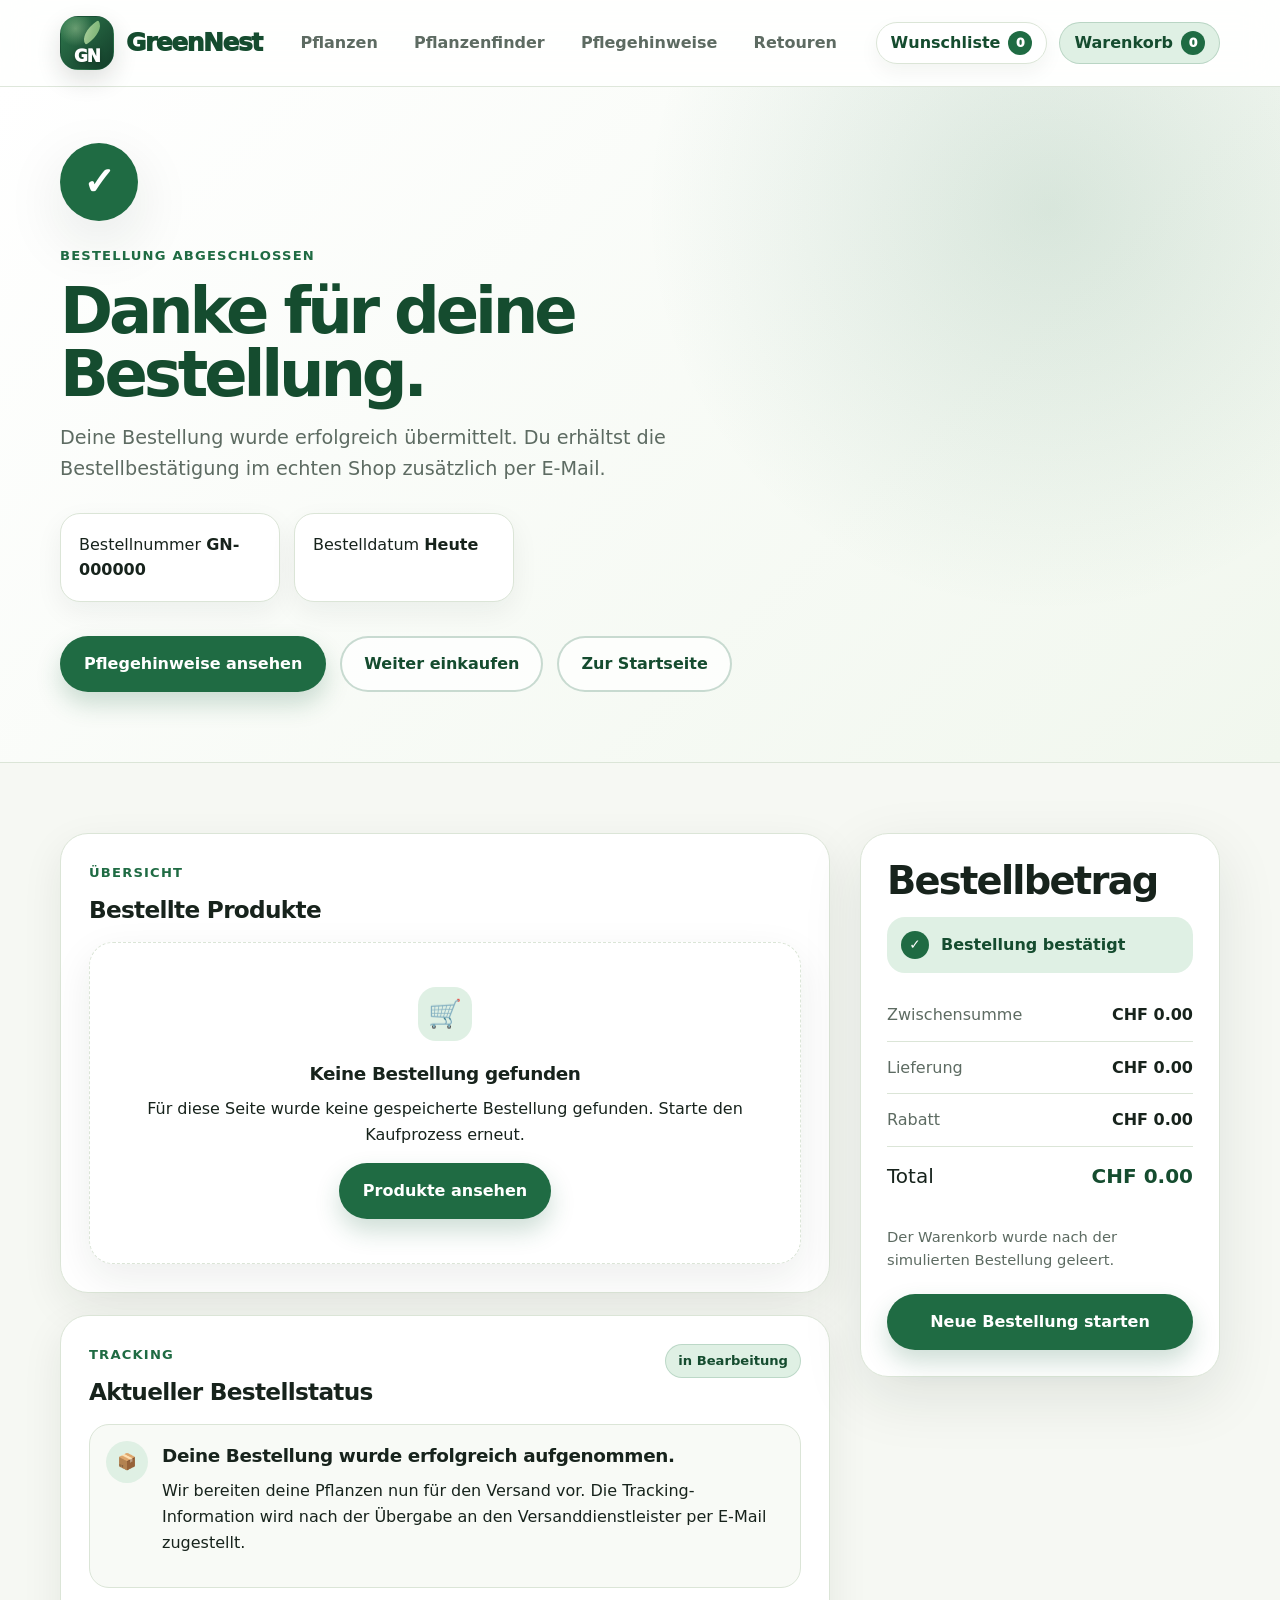
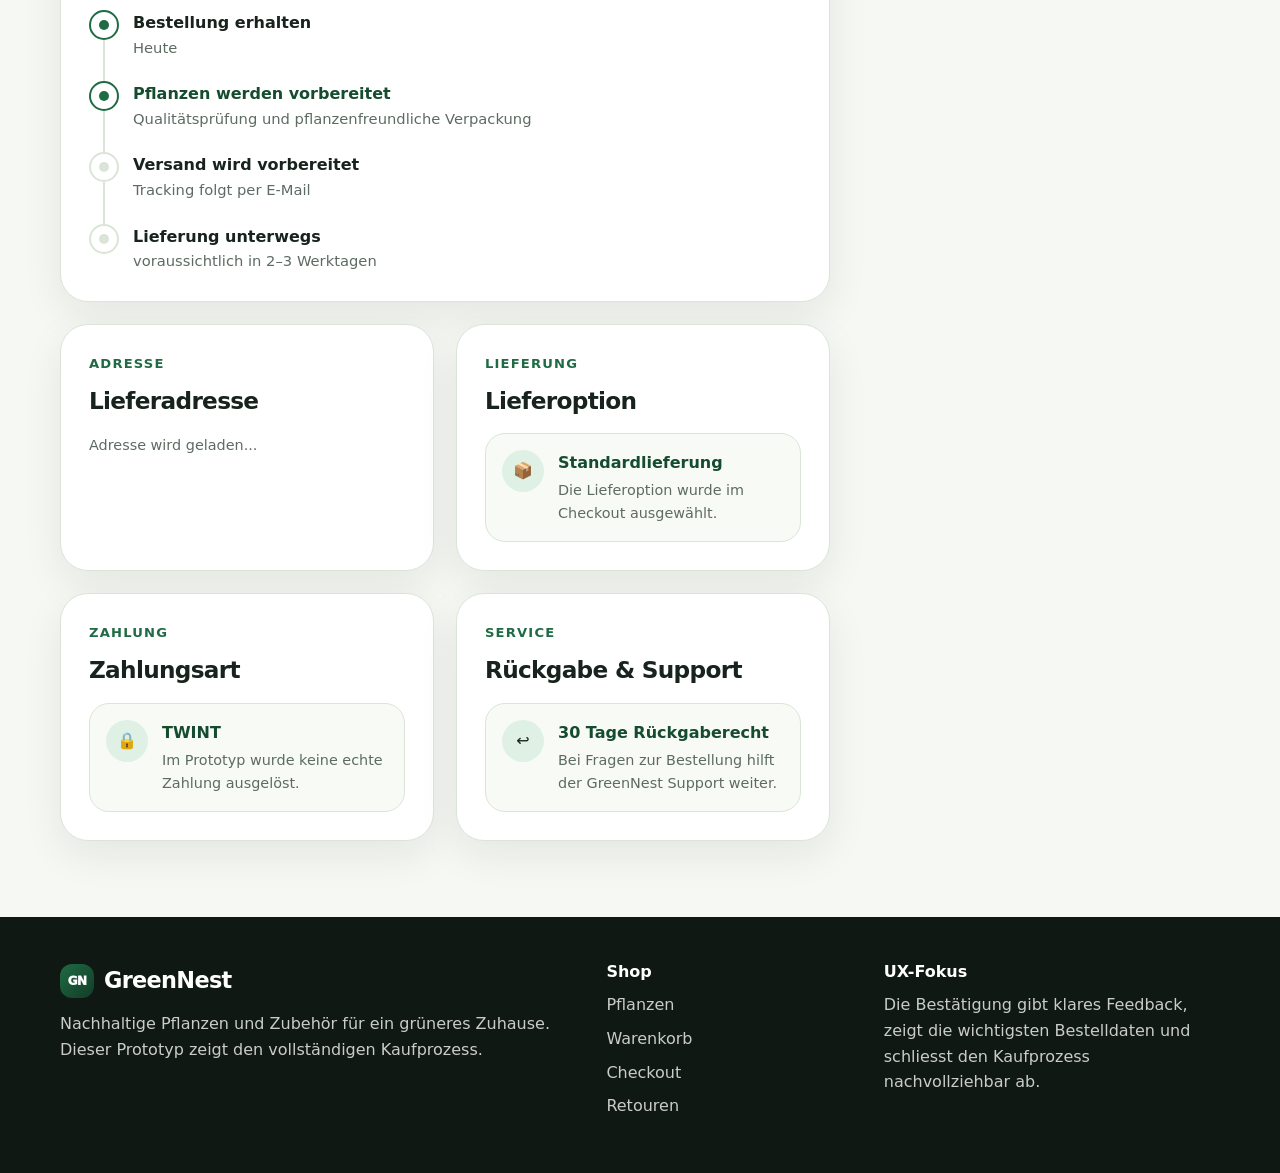
==== commit e273bd4e: "Release 3.0: Erweiterungen und Optimierung Code" ====
--- a/bestaetigung.html
+++ b/bestaetigung.html
@@ -70,45 +70,19 @@
           </div>
 
           <div class="hero-actions">
-            <a class="btn btn-primary" href="produkte.html">
-              Weiter einkaufen
-            </a>
-
-            <a class="btn btn-secondary" href="index.html">
-              Zur Startseite
-            </a>
-          </div>
-        </div>
-
-        <aside class="confirmation-next-card">
-          <h2>Wie geht es weiter?</h2>
-
-          <div class="next-step-list">
-            <article>
-              <span>1</span>
-              <div>
-                <h3>Bestätigung</h3>
-                <p>Die Bestellbestätigung wird per E-Mail zugestellt.</p>
-              </div>
-            </article>
-
-            <article>
-              <span>2</span>
-              <div>
-                <h3>Verpackung</h3>
-                <p>Deine Pflanzen werden geschützt und nachhaltig verpackt.</p>
-              </div>
-            </article>
-
-            <article>
-              <span>3</span>
-              <div>
-                <h3>Lieferung</h3>
-                <p>Du erhältst eine Versandinformation, sobald die Bestellung unterwegs ist.</p>
-              </div>
-            </article>
-          </div>
-        </aside>
+  <a class="btn btn-primary" href="pflegehinweise.html">
+    Pflegehinweise ansehen
+  </a>
+
+  <a class="btn btn-secondary" href="produkte.html">
+    Weiter einkaufen
+  </a>
+
+  <a class="btn btn-secondary" href="index.html">
+    Zur Startseite
+  </a>
+</div>
+
       </div>
     </section>
 
@@ -139,7 +113,61 @@
               <p class="muted-text">Bestellung wird geladen...</p>
             </div>
           </article>
-
+<article class="tracking-status-card" aria-label="Sendungsverfolgung">
+  <div class="review-section-header">
+    <div>
+      <p class="section-kicker">Tracking</p>
+      <h2>Aktueller Bestellstatus</h2>
+    </div>
+
+    <span class="tracking-badge">in Bearbeitung</span>
+  </div>
+
+  <div class="tracking-message">
+    <span>📦</span>
+    <div>
+      <h3>Deine Bestellung wurde erfolgreich aufgenommen.</h3>
+      <p>
+        Wir bereiten deine Pflanzen nun für den Versand vor. Die Tracking-Information
+        wird nach der Übergabe an den Versanddienstleister per E-Mail zugestellt.
+      </p>
+    </div>
+  </div>
+
+  <ol class="tracking-timeline">
+    <li class="is-complete">
+      <span></span>
+      <div>
+        <strong>Bestellung erhalten</strong>
+        <p data-tracking-order-date>Heute</p>
+      </div>
+    </li>
+
+    <li class="is-current">
+      <span></span>
+      <div>
+        <strong>Pflanzen werden vorbereitet</strong>
+        <p>Qualitätsprüfung und pflanzenfreundliche Verpackung</p>
+      </div>
+    </li>
+
+    <li>
+      <span></span>
+      <div>
+        <strong>Versand wird vorbereitet</strong>
+        <p data-tracking-delivery-info>Tracking folgt per E-Mail</p>
+      </div>
+    </li>
+
+    <li>
+      <span></span>
+      <div>
+        <strong>Lieferung unterwegs</strong>
+        <p data-tracking-estimate>voraussichtlich in 2–3 Werktagen</p>
+      </div>
+    </li>
+  </ol>
+</article>
           <div class="review-info-grid">
             <article class="review-section-card">
               <div class="review-section-header">
@@ -274,4 +302,4 @@
     </div>
   </footer>
 </body>
-</html>+</html>
--- a/style.css
+++ b/style.css
@@ -1,3 +1,10 @@
+/* =========================================================
+   GreenNest – optimiertes style.css
+   Stand: bereinigt und konsolidiert
+   ========================================================= */
+
+/* ---------- Design Tokens & Basis ---------- */
+
 :root {
   --color-bg: #f6f8f3;
   --color-surface: #ffffff;
@@ -8,7 +15,6 @@
   --color-text: #17231c;
   --color-muted: #5d6b62;
   --color-border: #dbe5d7;
-  --color-warning: #9a5b00;
   --color-error: #b42318;
   --color-success: #137a3f;
 
@@ -33,9 +39,9 @@
 
 body {
   margin: 0;
-  font-family: Inter, ui-sans-serif, system-ui, -apple-system, BlinkMacSystemFont, "Segoe UI", Arial, sans-serif;
   color: var(--color-text);
   background: var(--color-bg);
+  font-family: Inter, ui-sans-serif, system-ui, -apple-system, BlinkMacSystemFont, "Segoe UI", Arial, sans-serif;
   line-height: 1.6;
 }
 
@@ -56,15 +62,102 @@
   font: inherit;
 }
 
+h1,
+h2,
+h3,
+p {
+  margin-top: 0;
+}
+
+h1 {
+  max-width: 760px;
+  margin-bottom: 24px;
+  font-size: clamp(2.65rem, 6vw, 5.6rem);
+  line-height: 0.96;
+  letter-spacing: -0.07em;
+}
+
+h2 {
+  margin-bottom: 16px;
+  font-size: clamp(1.8rem, 3vw, 3rem);
+  line-height: 1.08;
+  letter-spacing: -0.045em;
+}
+
+h3 {
+  margin-bottom: 8px;
+  font-size: 1.15rem;
+  letter-spacing: -0.02em;
+}
+
 .container {
   width: min(var(--container), calc(100% - 40px));
   margin-inline: auto;
 }
 
+.section {
+  padding: 76px 0;
+}
+
+.section-header {
+  max-width: 760px;
+  margin-bottom: 34px;
+}
+
+.section-header p,
+.muted-text {
+  color: var(--color-muted);
+}
+
+.section-kicker {
+  margin: 0 0 14px;
+  color: var(--color-primary);
+  font-size: 0.82rem;
+  font-weight: 850;
+  text-transform: uppercase;
+  letter-spacing: 0.09em;
+}
+
+.hero-lead {
+  max-width: 650px;
+  color: var(--color-muted);
+  font-size: clamp(1.08rem, 1.5vw, 1.25rem);
+}
+
+.hero-actions {
+  display: flex;
+  flex-wrap: wrap;
+  gap: 14px;
+  margin-top: 34px;
+}
+
+.full-width {
+  width: 100%;
+}
+
+[hidden],
+.cart-item[hidden],
+.cart-layout[hidden],
+.empty-cart[hidden],
+.toast[hidden],
+.product-card[hidden],
+.empty-state[hidden],
+.review-empty[hidden],
+.wishlist-empty[hidden],
+.wishlist-grid[hidden],
+.finder-result[hidden],
+.finder-result-placeholder[hidden],
+.care-empty[hidden],
+.payment-detail-panel[hidden] {
+  display: none !important;
+}
+
+/* ---------- Accessibility ---------- */
+
 .skip-link {
   position: absolute;
+  top: -80px;
   left: 16px;
-  top: -80px;
   z-index: 100;
   padding: 12px 16px;
   color: #ffffff;
@@ -76,89 +169,200 @@
   top: 16px;
 }
 
+.sr-only {
+  position: absolute;
+  width: 1px;
+  height: 1px;
+  padding: 0;
+  overflow: hidden;
+  white-space: nowrap;
+  border: 0;
+  clip: rect(0, 0, 0, 0);
+}
+
+:focus-visible {
+  outline: 4px solid rgba(31, 107, 67, 0.42);
+  outline-offset: 4px;
+}
+
+a:focus-visible,
+button:focus-visible,
+input:focus-visible,
+select:focus-visible,
+textarea:focus-visible {
+  border-radius: 12px;
+}
+
+.skip-link:focus-visible {
+  outline-color: #ffffff;
+}
+
+input[aria-invalid="true"],
+select[aria-invalid="true"],
+textarea[aria-invalid="true"] {
+  border-color: var(--color-error) !important;
+  box-shadow: 0 0 0 3px rgba(180, 35, 24, 0.14) !important;
+}
+
+button,
+.btn,
+.cart-pill,
+.wishlist-pill,
+.icon-link {
+  touch-action: manipulation;
+}
+
+/* ---------- Header, Navigation, Logo ---------- */
+
 .site-header {
   position: sticky;
   top: 0;
   z-index: 50;
-  background: rgba(255, 255, 255, 0.88);
+  background: rgba(255, 255, 255, 0.9);
   backdrop-filter: blur(18px);
   border-bottom: 1px solid rgba(219, 229, 215, 0.9);
 }
 
 .header-inner {
-  min-height: 76px;
-  display: flex;
+  display: flex;
+  gap: 28px;
   align-items: center;
   justify-content: space-between;
-  gap: 24px;
-}
-
-.brand,
-.footer-brand {
+  min-height: 86px;
+}
+
+.brand {
   display: inline-flex;
   align-items: center;
   gap: 12px;
+  min-width: max-content;
+  text-decoration: none;
+}
+
+.brand-mark {
+  position: relative;
+  display: grid;
+  place-items: center;
+  width: 54px;
+  height: 54px;
+  padding: 0;
+  overflow: hidden;
+  color: transparent;
+  background:
+    radial-gradient(circle at 28% 22%, rgba(216, 242, 189, 0.36), transparent 32%),
+    linear-gradient(135deg, #2f7a4e 0%, #123c29 100%);
+  border: 1px solid rgba(31, 107, 67, 0.18);
+  border-radius: 18px;
+  box-shadow: 0 10px 24px rgba(23, 35, 28, 0.14);
+}
+
+.brand-mark::before {
+  position: absolute;
+  top: 9px;
+  right: 9px;
+  width: 24px;
+  height: 13px;
+  content: "";
+  background: linear-gradient(135deg, #d8f2bd 0%, #8dcc7c 100%);
+  border-radius: 100% 10% 100% 10%;
+  opacity: 0.75;
+  transform: rotate(-35deg);
+}
+
+.brand-mark::after {
+  position: relative;
+  z-index: 2;
+  color: #ffffff;
+  content: "GN";
+  font-size: 1.05rem;
+  font-weight: 950;
+  letter-spacing: -0.05em;
+  text-shadow: 0 1px 4px rgba(0, 0, 0, 0.26);
+}
+
+.brand-text {
+  display: block;
+  color: var(--color-primary-dark);
+  font-size: 1.55rem;
+  font-weight: 950;
+  line-height: 1;
+  letter-spacing: -0.055em;
+}
+
+.brand-text::after {
+  display: none;
+  content: "";
+}
+
+.main-nav {
+  display: flex;
+  flex: 1;
+  gap: clamp(18px, 2.2vw, 34px);
+  align-items: center;
+  justify-content: center;
+  color: var(--color-muted);
   font-weight: 850;
-  letter-spacing: -0.03em;
-}
-
-.brand-mark {
-  display: grid;
-  place-items: center;
-  width: 42px;
-  height: 42px;
-  color: #ffffff;
-  background: var(--color-primary);
-  border-radius: 14px;
-  font-size: 0.95rem;
-}
-
-.brand-text {
-  font-size: 1.35rem;
-}
-
-.main-nav {
-  display: flex;
-  align-items: center;
-  gap: 26px;
-  color: var(--color-muted);
-  font-weight: 650;
 }
 
 .main-nav a {
-  padding-block: 8px;
+  padding: 8px 4px;
+  white-space: nowrap;
 }
 
 .main-nav a:hover,
 .main-nav a:focus-visible {
-  color: var(--color-primary);
+  color: var(--color-primary-dark);
+}
+
+.main-nav a[aria-current="page"] {
+  padding: 8px 14px;
+  color: var(--color-primary-dark);
+  background: var(--color-primary-soft);
+  border-radius: var(--radius-pill);
 }
 
 .header-actions {
   display: flex;
+  flex-shrink: 0;
+  gap: 12px;
   align-items: center;
-  gap: 12px;
-}
-
-.icon-link {
-  color: var(--color-muted);
-  font-weight: 650;
+  margin-left: auto;
+}
+
+.header-actions .icon-link {
+  display: none;
+}
+
+.cart-pill,
+.wishlist-pill {
+  display: inline-flex;
+  gap: 8px;
+  align-items: center;
+  min-height: 42px;
+  padding: 0 14px;
+  color: var(--color-primary-dark);
+  border-radius: var(--radius-pill);
+  font-weight: 850;
 }
 
 .cart-pill {
-  display: inline-flex;
-  align-items: center;
-  gap: 10px;
-  min-height: 44px;
-  padding: 10px 16px;
-  color: var(--color-primary-dark);
   background: var(--color-primary-soft);
   border: 1px solid rgba(31, 107, 67, 0.2);
-  border-radius: var(--radius-pill);
-  font-weight: 800;
-}
-
-.cart-count {
+}
+
+.wishlist-pill {
+  background: #ffffff;
+  border: 1px solid var(--color-border);
+  box-shadow: 0 8px 20px rgba(23, 35, 28, 0.05);
+}
+
+.cart-pill:hover,
+.wishlist-pill:hover {
+  border-color: rgba(31, 107, 67, 0.35);
+}
+
+.cart-count,
+.wishlist-count {
   display: grid;
   place-items: center;
   min-width: 24px;
@@ -168,71 +372,10 @@
   background: var(--color-primary);
   border-radius: var(--radius-pill);
   font-size: 0.78rem;
-}
-
-.hero-section {
-  padding: 72px 0 80px;
-  background:
-    radial-gradient(circle at 15% 20%, rgba(31, 107, 67, 0.14), transparent 32%),
-    linear-gradient(135deg, #f6f8f3 0%, #ffffff 50%, #edf5e9 100%);
-}
-
-.hero-grid {
-  display: grid;
-  grid-template-columns: minmax(0, 1.05fr) minmax(360px, 0.75fr);
-  gap: 56px;
-  align-items: center;
-}
-
-.section-kicker {
-  margin: 0 0 14px;
-  color: var(--color-primary);
-  font-size: 0.82rem;
-  font-weight: 850;
-  text-transform: uppercase;
-  letter-spacing: 0.09em;
-}
-
-h1,
-h2,
-h3,
-p {
-  margin-top: 0;
-}
-
-h1 {
-  max-width: 760px;
-  margin-bottom: 24px;
-  font-size: clamp(2.65rem, 6vw, 5.6rem);
-  line-height: 0.96;
-  letter-spacing: -0.07em;
-}
-
-h2 {
-  margin-bottom: 16px;
-  font-size: clamp(1.8rem, 3vw, 3rem);
-  line-height: 1.08;
-  letter-spacing: -0.045em;
-}
-
-h3 {
-  margin-bottom: 8px;
-  font-size: 1.15rem;
-  letter-spacing: -0.02em;
-}
-
-.hero-lead {
-  max-width: 650px;
-  color: var(--color-muted);
-  font-size: clamp(1.08rem, 1.5vw, 1.25rem);
-}
-
-.hero-actions {
-  display: flex;
-  flex-wrap: wrap;
-  gap: 14px;
-  margin-top: 34px;
-}
+  font-weight: 950;
+}
+
+/* ---------- Buttons & Forms ---------- */
 
 .btn {
   display: inline-flex;
@@ -251,16 +394,6 @@
   transform: translateY(-1px);
 }
 
-.btn:focus-visible,
-a:focus-visible,
-button:focus-visible,
-input:focus-visible,
-select:focus-visible,
-textarea:focus-visible {
-  outline: 3px solid rgba(31, 107, 67, 0.35);
-  outline-offset: 3px;
-}
-
 .btn-primary {
   color: #ffffff;
   background: var(--color-primary);
@@ -280,428 +413,6 @@
 .btn-secondary:hover {
   background: #ffffff;
   border-color: var(--color-primary);
-}
-
-.full-width {
-  width: 100%;
-}
-
-.trust-row {
-  display: grid;
-  grid-template-columns: repeat(3, max-content);
-  gap: 28px;
-  margin-top: 42px;
-}
-
-.trust-row div {
-  display: grid;
-  gap: 2px;
-}
-
-.trust-row strong {
-  font-size: 1.35rem;
-  line-height: 1;
-}
-
-.trust-row span {
-  color: var(--color-muted);
-  font-size: 0.92rem;
-}
-
-.hero-product-card,
-.feature-card,
-.category-card,
-.advice-panel {
-  background: rgba(255, 255, 255, 0.86);
-  border: 1px solid var(--color-border);
-  box-shadow: var(--shadow-card);
-}
-
-.hero-product-card {
-  overflow: hidden;
-  border-radius: var(--radius-lg);
-}
-
-.product-image {
-  position: relative;
-  overflow: hidden;
-  background: var(--color-surface-soft);
-}
-
-.product-image-large {
-  aspect-ratio: 4 / 3;
-}
-
-.product-image img {
-  width: 100%;
-  height: 100%;
-  object-fit: cover;
-}
-
-.product-badge {
-  position: absolute;
-  top: 18px;
-  left: 18px;
-  padding: 8px 12px;
-  color: var(--color-primary-dark);
-  background: rgba(255, 255, 255, 0.9);
-  border-radius: var(--radius-pill);
-  font-size: 0.82rem;
-  font-weight: 850;
-}
-
-.hero-product-content {
-  padding: 26px;
-}
-
-.product-category {
-  margin-bottom: 8px;
-  color: var(--color-primary);
-  font-size: 0.9rem;
-  font-weight: 800;
-}
-
-.product-meta {
-  display: grid;
-  gap: 8px;
-  margin: 20px 0;
-  color: var(--color-muted);
-  font-size: 0.94rem;
-}
-
-.product-buy-row {
-  display: flex;
-  align-items: center;
-  justify-content: space-between;
-  gap: 16px;
-}
-
-.price {
-  margin: 0;
-  color: var(--color-primary-dark);
-  font-size: 1.55rem;
-  font-weight: 900;
-  letter-spacing: -0.04em;
-}
-
-.section {
-  padding: 76px 0;
-}
-
-.section-header {
-  max-width: 760px;
-  margin-bottom: 34px;
-}
-
-.section-header p {
-  color: var(--color-muted);
-}
-
-.feature-grid,
-.category-grid {
-  display: grid;
-  grid-template-columns: repeat(3, 1fr);
-  gap: 22px;
-}
-
-.feature-card,
-.category-card {
-  border-radius: var(--radius-md);
-  padding: 28px;
-}
-
-.feature-card p,
-.category-card p {
-  color: var(--color-muted);
-}
-
-.feature-icon,
-.category-card span {
-  display: inline-grid;
-  place-items: center;
-  width: 54px;
-  height: 54px;
-  margin-bottom: 18px;
-  background: var(--color-primary-soft);
-  border-radius: 18px;
-  font-size: 1.7rem;
-}
-
-.category-card {
-  transition: transform 160ms ease, border-color 160ms ease;
-}
-
-.category-card:hover {
-  transform: translateY(-3px);
-  border-color: rgba(31, 107, 67, 0.38);
-}
-
-.advice-section {
-  padding: 78px 0;
-  background: var(--color-primary-dark);
-  color: #ffffff;
-}
-
-.advice-grid {
-  display: grid;
-  grid-template-columns: minmax(0, 1fr) 420px;
-  gap: 44px;
-  align-items: center;
-}
-
-.advice-section .section-kicker {
-  color: #bde5c6;
-}
-
-.advice-section p {
-  color: rgba(255, 255, 255, 0.78);
-}
-
-.advice-panel {
-  padding: 28px;
-  color: var(--color-text);
-  border-radius: var(--radius-lg);
-}
-
-.advice-panel p {
-  color: var(--color-muted);
-}
-
-.check-list {
-  display: grid;
-  gap: 12px;
-  padding: 0;
-  margin: 18px 0 24px;
-  list-style: none;
-}
-
-.check-list li {
-  position: relative;
-  padding-left: 30px;
-  color: var(--color-muted);
-}
-
-.check-list li::before {
-  content: "✓";
-  position: absolute;
-  left: 0;
-  top: 0;
-  color: var(--color-success);
-  font-weight: 900;
-}
-
-.site-footer {
-  padding: 46px 0;
-  color: rgba(255, 255, 255, 0.78);
-  background: #101813;
-}
-
-.footer-grid {
-  display: grid;
-  grid-template-columns: 1.5fr 0.7fr 1fr;
-  gap: 42px;
-}
-
-.footer-brand {
-  margin-bottom: 12px;
-  color: #ffffff;
-  font-size: 1.4rem;
-}
-
-.site-footer h2 {
-  margin-bottom: 12px;
-  color: #ffffff;
-  font-size: 1rem;
-  letter-spacing: 0;
-}
-
-.site-footer a:not(.footer-brand) {
-  display: block;
-  margin-bottom: 8px;
-}
-
-.site-footer a:hover {
-  color: #ffffff;
-}
-
-@media (max-width: 980px) {
-  .main-nav {
-    display: none;
-  }
-
-  .hero-grid,
-  .advice-grid {
-    grid-template-columns: 1fr;
-  }
-
-  .hero-section {
-    padding-top: 50px;
-  }
-
-  .feature-grid,
-  .category-grid,
-  .footer-grid {
-    grid-template-columns: 1fr;
-  }
-
-  .trust-row {
-    grid-template-columns: 1fr;
-    gap: 16px;
-  }
-
-  .product-buy-row {
-    align-items: flex-start;
-    flex-direction: column;
-  }
-}
-
-@media (max-width: 600px) {
-  .container {
-    width: min(var(--container), calc(100% - 28px));
-  }
-
-  .header-inner {
-    min-height: 68px;
-  }
-
-  .brand-text {
-    display: none;
-  }
-
-  .icon-link {
-    display: none;
-  }
-
-  h1 {
-    font-size: clamp(2.3rem, 16vw, 3.4rem);
-  }
-
-  .hero-actions {
-    flex-direction: column;
-  }
-
-  .btn {
-    width: 100%;
-  }
-
-  .section {
-    padding: 56px 0;
-  }
-}
-.breadcrumb {
-  display: flex;
-  gap: 10px;
-  align-items: center;
-  margin-bottom: 34px;
-  color: var(--color-muted);
-  font-size: 0.95rem;
-}
-
-.breadcrumb a {
-  color: var(--color-primary-dark);
-  font-weight: 750;
-}
-
-.listing-hero {
-  padding: 54px 0 42px;
-  background:
-    radial-gradient(circle at 90% 20%, rgba(31, 107, 67, 0.12), transparent 30%),
-    linear-gradient(135deg, #ffffff 0%, #f0f6ed 100%);
-  border-bottom: 1px solid var(--color-border);
-}
-
-.listing-hero h1 {
-  max-width: 850px;
-  font-size: clamp(2.3rem, 5vw, 4.6rem);
-}
-
-.listing-hero-grid {
-  display: grid;
-  grid-template-columns: minmax(0, 1fr) 360px;
-  gap: 42px;
-  align-items: end;
-}
-
-.listing-highlight {
-  padding: 22px;
-  color: var(--color-primary-dark);
-  background: rgba(255, 255, 255, 0.78);
-  border: 1px solid rgba(31, 107, 67, 0.16);
-  border-radius: var(--radius-md);
-  box-shadow: var(--shadow-card);
-}
-
-.listing-highlight strong {
-  display: block;
-  margin-bottom: 8px;
-  font-size: 1.05rem;
-}
-
-.listing-highlight p {
-  margin: 0;
-  color: var(--color-muted);
-}
-
-.product-layout {
-  display: grid;
-  grid-template-columns: 280px minmax(0, 1fr);
-  gap: 30px;
-  padding-top: 42px;
-  padding-bottom: 78px;
-}
-
-.filter-panel {
-  position: sticky;
-  top: 100px;
-  align-self: start;
-  padding: 24px;
-  background: var(--color-surface);
-  border: 1px solid var(--color-border);
-  border-radius: var(--radius-lg);
-  box-shadow: var(--shadow-card);
-}
-
-.filter-header {
-  display: flex;
-  align-items: center;
-  justify-content: space-between;
-  gap: 14px;
-  margin-bottom: 22px;
-}
-
-.filter-header h2,
-.filter-group h3 {
-  margin: 0;
-}
-
-.filter-header h2 {
-  font-size: 1.25rem;
-}
-
-.filter-group {
-  padding-top: 20px;
-  margin-top: 20px;
-  border-top: 1px solid var(--color-border);
-}
-
-.filter-group h3 {
-  margin-bottom: 12px;
-  font-size: 0.96rem;
-}
-
-.filter-option {
-  display: flex;
-  align-items: center;
-  gap: 10px;
-  min-height: 36px;
-  color: var(--color-muted);
-  cursor: pointer;
-}
-
-.filter-option input {
-  width: 18px;
-  height: 18px;
-  accent-color: var(--color-primary);
 }
 
 .text-button {
@@ -717,554 +428,200 @@
   color: var(--color-primary-dark);
 }
 
-.product-results {
-  min-width: 0;
-}
-
-.toolbar {
-  display: grid;
-  grid-template-columns: minmax(0, 1fr) 240px;
-  gap: 16px;
-  margin-bottom: 18px;
-}
-
+.danger-button {
+  color: var(--color-error);
+}
+
+.form-field,
 .search-field,
-.sort-field {
+.sort-field,
+.quantity-row {
   display: grid;
   gap: 8px;
 }
 
+.form-field label,
 .search-field label,
-.sort-field label {
+.sort-field label,
+.quantity-row label {
   color: var(--color-text);
   font-size: 0.9rem;
-  font-weight: 800;
-}
-
+  font-weight: 850;
+}
+
+.form-field input,
+.form-field select,
+.form-field textarea,
 .search-field input,
-.sort-field select {
+.sort-field select,
+.quantity-row select {
   width: 100%;
   min-height: 52px;
-  padding: 0 16px;
+  padding: 0 15px;
   color: var(--color-text);
-  background: var(--color-surface);
-  border: 1px solid var(--color-border);
-  border-radius: var(--radius-md);
-}
-
-.search-field input::placeholder {
-  color: #8a968d;
-}
-
-.result-summary {
-  display: flex;
+  background: #ffffff;
+  border: 1px solid var(--color-border);
+  border-radius: 16px;
+}
+
+.form-field textarea {
+  min-height: 110px;
+  padding-top: 14px;
+  resize: vertical;
+}
+
+.form-grid {
+  display: grid;
+  gap: 18px;
+}
+
+.two-columns {
+  grid-template-columns: repeat(2, 1fr);
+}
+
+.two-columns-wide {
+  grid-template-columns: 1.25fr 0.75fr;
+}
+
+.three-columns {
+  grid-template-columns: 0.55fr 1fr 1fr;
+}
+
+.field-hint {
+  margin: 6px 0 0;
+  color: var(--color-muted);
+  font-size: 0.86rem;
+}
+
+.field-error {
+  min-height: 1.2em;
+  margin: 6px 0 0;
+  color: var(--color-error);
+  font-size: 0.86rem;
+  font-weight: 750;
+}
+
+.form-field.has-error input,
+.form-field.has-error select,
+.form-field.has-error textarea {
+  border-color: var(--color-error);
+  box-shadow: 0 0 0 3px rgba(180, 35, 24, 0.12);
+}
+
+.form-checkbox {
+  display: flex;
+  gap: 12px;
+  align-items: flex-start;
+  padding: 16px;
+  background: #f8faf6;
+  border: 1px solid var(--color-border);
+  border-radius: 18px;
+}
+
+.form-checkbox input {
+  width: 18px;
+  height: 18px;
+  margin-top: 3px;
+  accent-color: var(--color-primary);
+}
+
+.form-checkbox label {
+  color: var(--color-muted);
+}
+
+.form-actions {
+  display: flex;
+  justify-content: space-between;
+  gap: 14px;
+  padding-top: 8px;
+}
+
+/* ---------- Shared Components ---------- */
+
+.breadcrumb {
+  display: flex;
+  gap: 10px;
   align-items: center;
-  justify-content: space-between;
-  gap: 16px;
-  margin-bottom: 24px;
-}
-
-.result-summary p {
-  margin: 0;
-}
-
-.muted-text {
+  margin-bottom: 34px;
   color: var(--color-muted);
-  font-size: 0.94rem;
-}
-
-.product-grid {
-  display: grid;
-  grid-template-columns: repeat(3, minmax(0, 1fr));
-  gap: 22px;
-}
-
-.product-card {
-  overflow: hidden;
-  background: var(--color-surface);
-  border: 1px solid var(--color-border);
-  border-radius: var(--radius-lg);
-  box-shadow: var(--shadow-card);
-  transition: transform 160ms ease, border-color 160ms ease, box-shadow 160ms ease;
-}
-
-.product-card:hover {
-  transform: translateY(-3px);
-  border-color: rgba(31, 107, 67, 0.36);
-  box-shadow: var(--shadow-soft);
-}
-
-.product-image-card {
-  display: block;
-  aspect-ratio: 4 / 3;
-}
-
-.product-card-content {
+  font-size: 0.95rem;
+}
+
+.breadcrumb a {
+  color: var(--color-primary-dark);
+  font-weight: 750;
+}
+
+.check-list {
   display: grid;
   gap: 12px;
-  padding: 22px;
-}
-
-.product-card h2 {
-  margin: 0;
-  font-size: 1.28rem;
-  line-height: 1.2;
-  letter-spacing: -0.03em;
-}
-
-.product-card p {
-  margin-bottom: 0;
-}
-
-.tag-row {
-  display: flex;
-  flex-wrap: wrap;
-  gap: 8px;
-}
-
-.tag-row span {
-  display: inline-flex;
-  align-items: center;
-  min-height: 30px;
-  padding: 6px 10px;
-  color: var(--color-primary-dark);
+  padding: 0;
+  margin: 18px 0 24px;
+  list-style: none;
+}
+
+.check-list li {
+  position: relative;
+  padding-left: 30px;
+  color: var(--color-muted);
+}
+
+.check-list li::before {
+  position: absolute;
+  top: 0;
+  left: 0;
+  color: var(--color-success);
+  content: "✓";
+  font-weight: 900;
+}
+
+.feature-icon,
+.category-card span,
+.choice-icon,
+.benefit-symbol {
+  display: inline-grid;
+  place-items: center;
   background: var(--color-primary-soft);
-  border-radius: var(--radius-pill);
-  font-size: 0.82rem;
-  font-weight: 800;
-}
-
-.product-card .product-buy-row {
-  margin-top: 4px;
-}
-
-.product-card .btn {
-  min-height: 44px;
-  padding: 10px 15px;
-  font-size: 0.92rem;
-}
-
-.empty-state {
-  padding: 42px;
-  text-align: center;
-  background: var(--color-surface);
-  border: 1px dashed var(--color-border);
-  border-radius: var(--radius-lg);
-}
-
-.empty-state h2 {
-  font-size: 1.5rem;
-}
-
-.toast {
-  position: fixed;
-  right: 24px;
-  bottom: 24px;
-  z-index: 100;
-  max-width: 360px;
-  padding: 16px 18px;
-  color: #ffffff;
-  background: var(--color-primary-dark);
-  border-radius: var(--radius-md);
-  box-shadow: var(--shadow-soft);
-  font-weight: 800;
-}
-
-@media (max-width: 1100px) {
-  .product-grid {
-    grid-template-columns: repeat(2, minmax(0, 1fr));
-  }
-
-  .listing-hero-grid {
-    grid-template-columns: 1fr;
-  }
-}
-
-@media (max-width: 860px) {
-  .product-layout {
-    grid-template-columns: 1fr;
-  }
-
-  .filter-panel {
-    position: static;
-  }
-
-  .toolbar {
-    grid-template-columns: 1fr;
-  }
-
-  .result-summary {
-    align-items: flex-start;
-    flex-direction: column;
-  }
-}
-
-@media (max-width: 560px) {
-  .product-grid {
-    grid-template-columns: 1fr;
-  }
-
-  .listing-hero {
-    padding-top: 36px;
-  }
-}
-.product-image-card {
-  aspect-ratio: 1 / 1;
-  background: linear-gradient(135deg, #eef5e9, #ffffff);
-}
-
-.product-image img {
-  transition: transform 220ms ease;
-}
-
-.product-card:hover .product-image img {
-  transform: scale(1.035);
-}
-
-.image-focus-top img {
-  object-position: center top;
-}
-
-.image-focus-center img {
-  object-position: center center;
-}
-
-.image-focus-bottom img {
-  object-position: center bottom;
-}
-
-.image-contain img {
-  object-fit: contain;
-  padding: 18px;
-  background: #eef5e9;
-}
-
-.product-card-content {
-  min-height: 300px;
-}
-
-.product-card-content > p:not(.product-category):not(.price) {
-  color: var(--color-muted);
-}
-
-.product-card .product-buy-row {
-  margin-top: auto;
-}
-
-.product-card {
-  display: flex;
-  flex-direction: column;
-}
-
-.product-card-content {
-  display: flex;
-  flex-direction: column;
-  flex: 1;
-}
-/* =========================================================
-   GreenNest – finale Produktseite / Catalog Page
-   ========================================================= */
-
-.catalog-hero {
-  padding: 54px 0 0;
-  background:
-    radial-gradient(circle at 85% 18%, rgba(31, 107, 67, 0.14), transparent 34%),
-    linear-gradient(135deg, #ffffff 0%, #f2f7ef 100%);
-  border-bottom: 1px solid var(--color-border);
-}
-
-.catalog-hero .breadcrumb {
-  margin-bottom: 28px;
-}
-
-.catalog-hero-grid {
-  display: grid;
-  grid-template-columns: minmax(0, 1fr) 440px;
-  gap: 48px;
-  align-items: end;
-}
-
-.catalog-hero-content {
-  padding-bottom: 54px;
-}
-
-.catalog-hero h1 {
-  max-width: 760px;
-  margin-bottom: 22px;
-  font-size: clamp(2.3rem, 4.8vw, 4.7rem);
-  line-height: 0.98;
-  letter-spacing: -0.065em;
-  color: var(--color-primary-dark);
-}
-
-.catalog-hero .hero-lead {
-  max-width: 620px;
-  color: var(--color-muted);
-}
-
-.catalog-hero-image {
-  align-self: stretch;
-  display: flex;
-  align-items: flex-end;
-  justify-content: center;
-  min-height: 330px;
-  overflow: hidden;
-}
-
-.catalog-hero-image img {
-  width: 100%;
-  height: 330px;
-  object-fit: cover;
-  object-position: center;
-  border-radius: 34px 34px 0 0;
-  box-shadow: var(--shadow-soft);
-}
-
-.catalog-benefits {
-  background: #ffffff;
-  border-bottom: 1px solid var(--color-border);
-}
-
-.catalog-benefit-grid {
-  display: grid;
-  grid-template-columns: repeat(3, 1fr);
-  gap: 28px;
-  padding: 24px 0;
-}
-
-.catalog-benefit {
-  display: flex;
-  gap: 14px;
-  align-items: center;
+}
+
+.feature-icon,
+.category-card span {
+  width: 54px;
+  height: 54px;
+  margin-bottom: 18px;
+  border-radius: 18px;
+  font-size: 1.7rem;
+}
+
+.choice-icon {
+  width: 58px;
+  height: 58px;
+  border-radius: 20px;
+  font-size: 1.7rem;
 }
 
 .benefit-symbol {
-  display: grid;
-  place-items: center;
   flex: 0 0 46px;
   width: 46px;
   height: 46px;
-  background: var(--color-primary-soft);
   border-radius: 50%;
   font-size: 1.25rem;
 }
 
-.catalog-benefit h2 {
-  margin: 0 0 2px;
-  font-size: 0.98rem;
-  line-height: 1.25;
-  letter-spacing: -0.02em;
-}
-
-.catalog-benefit p {
+.product-category {
   margin: 0;
-  color: var(--color-muted);
-  font-size: 0.9rem;
-}
-
-/* Layout Produktübersicht */
-
-.product-layout {
-  display: grid;
-  grid-template-columns: 260px minmax(0, 1fr);
-  gap: 32px;
-  padding-top: 34px;
-  padding-bottom: 70px;
-}
-
-.filter-panel {
-  position: sticky;
-  top: 100px;
-  align-self: start;
-  padding: 24px;
-  background: #ffffff;
-  border: 1px solid var(--color-border);
-  border-radius: 22px;
-  box-shadow: 0 10px 30px rgba(23, 35, 28, 0.055);
-}
-
-.filter-header {
-  display: flex;
-  justify-content: space-between;
-  align-items: center;
-  gap: 12px;
-  margin-bottom: 22px;
-}
-
-.filter-header h2 {
+  color: var(--color-primary-dark);
+  font-size: 0.78rem;
+  font-weight: 900;
+  line-height: 1.35;
+}
+
+.price {
   margin: 0;
-  font-size: 1.25rem;
-  letter-spacing: -0.025em;
-}
-
-.text-button {
-  padding: 0;
-  color: var(--color-primary);
-  background: transparent;
-  border: 0;
-  font-weight: 800;
-  cursor: pointer;
-}
-
-.text-button:hover {
-  color: var(--color-primary-dark);
-}
-
-.filter-group {
-  padding-top: 22px;
-  margin-top: 22px;
-  border-top: 1px solid var(--color-border);
-}
-
-.filter-group h3 {
-  margin: 0 0 14px;
-  font-size: 0.96rem;
-  letter-spacing: -0.015em;
-}
-
-.filter-option {
-  display: flex;
-  align-items: center;
-  gap: 10px;
-  min-height: 38px;
-  color: var(--color-muted);
-  font-size: 0.95rem;
-  cursor: pointer;
-}
-
-.filter-option input {
-  width: 18px;
-  height: 18px;
-  accent-color: var(--color-primary);
-}
-
-.filter-help-box {
-  margin-top: 26px;
-  padding: 22px;
-  background: linear-gradient(135deg, #eef7eb, #ffffff);
-  border: 1px solid var(--color-border);
-  border-radius: 22px;
-}
-
-.filter-help-box h3 {
-  margin-bottom: 8px;
-}
-
-.filter-help-box p {
-  color: var(--color-muted);
-  font-size: 0.94rem;
-}
-
-/* Suche und Sortierung */
-
-.product-results {
-  min-width: 0;
-}
-
-.toolbar {
-  display: grid;
-  grid-template-columns: minmax(0, 1fr) 220px;
-  gap: 18px;
-  align-items: end;
-  margin-bottom: 18px;
-}
-
-.search-field,
-.sort-field {
-  display: grid;
-  gap: 8px;
-}
-
-.search-field label,
-.sort-field label {
-  color: var(--color-text);
-  font-size: 0.88rem;
-  font-weight: 800;
-}
-
-.search-field input,
-.sort-field select {
-  width: 100%;
-  min-height: 54px;
-  padding: 0 16px;
-  color: var(--color-text);
-  background: #ffffff;
-  border: 1px solid var(--color-border);
-  border-radius: 16px;
-  box-shadow: 0 8px 24px rgba(23, 35, 28, 0.04);
-}
-
-.search-field input::placeholder {
-  color: #8a968d;
-}
-
-.result-summary {
-  display: flex;
-  justify-content: space-between;
-  align-items: center;
-  gap: 16px;
-  margin-bottom: 22px;
-}
-
-.result-summary p {
-  margin: 0;
-}
-
-.muted-text {
-  color: var(--color-muted);
-  font-size: 0.92rem;
-}
-
-/* Produktkarten */
-
-.product-grid {
-  display: grid;
-  grid-template-columns: repeat(4, minmax(0, 1fr));
-  gap: 22px;
-}
-
-.product-card {
-  display: flex;
-  flex-direction: column;
-  overflow: hidden;
-  background: #ffffff;
-  border: 1px solid var(--color-border);
-  border-radius: 20px;
-  box-shadow: 0 12px 32px rgba(23, 35, 28, 0.075);
-  transition:
-    transform 180ms ease,
-    box-shadow 180ms ease,
-    border-color 180ms ease;
-}
-
-.product-card:hover {
-  transform: translateY(-4px);
-  border-color: rgba(31, 107, 67, 0.35);
-  box-shadow: 0 18px 44px rgba(23, 35, 28, 0.12);
-}
-
-.product-card[hidden] {
-  display: none;
-}
-
-.product-image-card {
-  position: relative;
-  display: block;
-  aspect-ratio: 1 / 1;
-  overflow: hidden;
-  background: #f3f5ef;
-}
-
-.product-image-card img {
-  width: 100%;
-  height: 100%;
-  object-fit: cover;
-  object-position: center;
-  transition: transform 220ms ease;
-}
-
-.product-card:hover .product-image-card img {
-  transform: scale(1.035);
+  color: var(--color-primary-dark);
+  font-size: 1.55rem;
+  font-weight: 900;
+  letter-spacing: -0.04em;
 }
 
 .product-badge {
@@ -1277,104 +634,21 @@
   background: rgba(255, 255, 255, 0.92);
   border: 1px solid rgba(31, 107, 67, 0.12);
   border-radius: var(--radius-pill);
+  box-shadow: 0 8px 20px rgba(23, 35, 28, 0.08);
   font-size: 0.74rem;
   font-weight: 900;
-  box-shadow: 0 8px 20px rgba(23, 35, 28, 0.08);
-}
-
-.product-card-content {
-  display: flex;
-  flex-direction: column;
-  flex: 1;
-  gap: 10px;
-  padding: 18px;
-}
-
-.product-icon-row {
-  display: flex;
-  gap: 6px;
-  margin-bottom: 2px;
-}
-
-.product-icon-row span {
-  display: grid;
-  place-items: center;
-  width: 25px;
-  height: 25px;
-  background: #f1f6ed;
-  border: 1px solid #dce8d7;
-  border-radius: 50%;
-  font-size: 0.75rem;
-}
-
-.product-category {
-  margin: 0;
-  color: var(--color-primary-dark);
-  font-size: 0.78rem;
-  font-weight: 900;
-  line-height: 1.35;
-}
-
-.product-card h2 {
-  margin: 0;
-  font-size: 1rem;
-  line-height: 1.25;
-  letter-spacing: -0.02em;
-}
-
-.product-card h2 a:hover {
-  color: var(--color-primary);
-}
-
-.product-card-content > p:not(.product-category):not(.price) {
-  margin: 0;
-  color: var(--color-muted);
-  font-size: 0.86rem;
-  line-height: 1.45;
-}
-
-.product-buy-row {
-  display: grid;
-  grid-template-columns: 1fr;
-  gap: 12px;
-  margin-top: auto;
-  padding-top: 8px;
-}
-
-.product-card .price {
-  margin: 0;
-  color: var(--color-primary-dark);
-  font-size: 1.12rem;
-  font-weight: 950;
-  letter-spacing: -0.035em;
-}
-
-.product-card .btn {
-  width: 100%;
-  min-height: 42px;
-  padding: 9px 12px;
-  border-radius: 13px;
-  font-size: 0.86rem;
-  box-shadow: none;
-}
-
-/* Empty State und Toast */
-
-.empty-state {
-  margin-top: 26px;
+}
+
+.empty-state,
+.empty-cart,
+.review-empty,
+.wishlist-empty {
   padding: 44px;
   text-align: center;
   background: #ffffff;
   border: 1px dashed var(--color-border);
   border-radius: 24px;
-}
-
-.empty-state[hidden] {
-  display: none;
-}
-
-.empty-state h2 {
-  font-size: 1.5rem;
+  box-shadow: var(--shadow-card);
 }
 
 .toast {
@@ -1391,131 +665,467 @@
   font-weight: 850;
 }
 
-.toast[hidden] {
-  display: none;
-}
-
-/* Servicevorteile unten */
-
+/* ---------- Homepage ---------- */
+
+.hero-section {
+  padding: 72px 0 80px;
+  background:
+    radial-gradient(circle at 15% 20%, rgba(31, 107, 67, 0.14), transparent 32%),
+    linear-gradient(135deg, #f6f8f3 0%, #ffffff 50%, #edf5e9 100%);
+}
+
+.hero-grid {
+  display: grid;
+  grid-template-columns: minmax(0, 1.05fr) minmax(360px, 0.75fr);
+  gap: 56px;
+  align-items: center;
+}
+
+.trust-row {
+  display: grid;
+  grid-template-columns: repeat(3, max-content);
+  gap: 28px;
+  margin-top: 42px;
+}
+
+.trust-row div {
+  display: grid;
+  gap: 2px;
+}
+
+.trust-row strong {
+  font-size: 1.35rem;
+  line-height: 1;
+}
+
+.trust-row span {
+  color: var(--color-muted);
+  font-size: 0.92rem;
+}
+
+.hero-product-card,
+.feature-card,
+.category-card,
+.advice-panel {
+  background: rgba(255, 255, 255, 0.86);
+  border: 1px solid var(--color-border);
+  box-shadow: var(--shadow-card);
+}
+
+.hero-product-card {
+  overflow: hidden;
+  border-radius: var(--radius-lg);
+}
+
+.product-image,
+.product-main-image,
+.product-image-card {
+  position: relative;
+  overflow: hidden;
+  background: var(--color-surface-soft);
+}
+
+.product-image-large {
+  aspect-ratio: 4 / 3;
+}
+
+.product-image img,
+.product-image-card img {
+  width: 100%;
+  height: 100%;
+  object-fit: cover;
+}
+
+.hero-product-content {
+  padding: 26px;
+}
+
+.product-meta {
+  display: grid;
+  gap: 8px;
+  margin: 20px 0;
+  color: var(--color-muted);
+  font-size: 0.94rem;
+}
+
+.product-buy-row {
+  display: flex;
+  gap: 16px;
+  align-items: center;
+  justify-content: space-between;
+}
+
+.feature-grid,
+.category-grid {
+  display: grid;
+  grid-template-columns: repeat(3, 1fr);
+  gap: 22px;
+}
+
+.feature-card,
+.category-card {
+  padding: 28px;
+  border-radius: var(--radius-md);
+}
+
+.feature-card p,
+.category-card p {
+  color: var(--color-muted);
+}
+
+.category-card {
+  transition: transform 160ms ease, border-color 160ms ease;
+}
+
+.category-card:hover {
+  border-color: rgba(31, 107, 67, 0.38);
+  transform: translateY(-3px);
+}
+
+.advice-section {
+  padding: 78px 0;
+  color: #ffffff;
+  background: var(--color-primary-dark);
+}
+
+.advice-grid {
+  display: grid;
+  grid-template-columns: minmax(0, 1fr) 420px;
+  gap: 44px;
+  align-items: center;
+}
+
+.advice-section .section-kicker {
+  color: #bde5c6;
+}
+
+.advice-section p {
+  color: rgba(255, 255, 255, 0.78);
+}
+
+.advice-panel {
+  padding: 28px;
+  color: var(--color-text);
+  border-radius: var(--radius-lg);
+}
+
+.advice-panel p {
+  color: var(--color-muted);
+}
+
+/* ---------- Product Listing ---------- */
+
+.catalog-hero {
+  padding: 54px 0 0;
+  background:
+    radial-gradient(circle at 85% 18%, rgba(31, 107, 67, 0.14), transparent 34%),
+    linear-gradient(135deg, #ffffff 0%, #f2f7ef 100%);
+  border-bottom: 1px solid var(--color-border);
+}
+
+.catalog-hero .breadcrumb {
+  margin-bottom: 28px;
+}
+
+.catalog-hero-grid {
+  display: grid;
+  grid-template-columns: minmax(0, 1fr) 440px;
+  gap: 48px;
+  align-items: end;
+}
+
+.catalog-hero-content {
+  padding-bottom: 54px;
+}
+
+.catalog-hero h1 {
+  max-width: 760px;
+  margin-bottom: 22px;
+  color: var(--color-primary-dark);
+  font-size: clamp(2.3rem, 4.8vw, 4.7rem);
+  line-height: 0.98;
+  letter-spacing: -0.065em;
+}
+
+.catalog-hero-image {
+  align-self: stretch;
+  display: flex;
+  align-items: flex-end;
+  justify-content: center;
+  min-height: 330px;
+  overflow: hidden;
+}
+
+.catalog-hero-image img {
+  width: 100%;
+  height: 330px;
+  object-fit: cover;
+  object-position: center;
+  border-radius: 34px 34px 0 0;
+  box-shadow: var(--shadow-soft);
+}
+
+.catalog-benefits,
 .catalog-footer-benefits {
   background: #ffffff;
-  border-top: 1px solid var(--color-border);
-}
-
+  border-block: 1px solid var(--color-border);
+}
+
+.catalog-benefit-grid,
 .catalog-footer-benefit-grid {
   display: grid;
+  grid-template-columns: repeat(3, 1fr);
+  gap: 26px;
+  padding: 24px 0;
+}
+
+.catalog-footer-benefit-grid {
   grid-template-columns: repeat(4, 1fr);
-  gap: 26px;
-  padding: 28px 0;
-}
-
+}
+
+.catalog-benefit,
 .catalog-footer-benefit-grid article {
   display: flex;
+  gap: 14px;
   align-items: center;
-  gap: 12px;
-}
-
-.catalog-footer-benefit-grid span {
-  display: grid;
-  place-items: center;
-  flex: 0 0 42px;
-  width: 42px;
-  height: 42px;
-  color: var(--color-primary-dark);
-  background: var(--color-primary-soft);
-  border-radius: 50%;
-}
-
+}
+
+.catalog-benefit h2,
 .catalog-footer-benefit-grid h2 {
   margin: 0 0 2px;
-  font-size: 0.95rem;
-  letter-spacing: -0.015em;
-}
-
+  font-size: 0.98rem;
+  line-height: 1.25;
+  letter-spacing: -0.02em;
+}
+
+.catalog-benefit p,
 .catalog-footer-benefit-grid p {
   margin: 0;
   color: var(--color-muted);
-  font-size: 0.88rem;
-}
-
-/* Responsive */
-
-@media (max-width: 1180px) {
-  .product-grid {
-    grid-template-columns: repeat(3, minmax(0, 1fr));
-  }
-
-  .catalog-hero-grid {
-    grid-template-columns: minmax(0, 1fr) 360px;
-  }
-}
-
-@media (max-width: 960px) {
-  .catalog-hero-grid,
-  .product-layout {
-    grid-template-columns: 1fr;
-  }
-
-  .catalog-hero-content {
-    padding-bottom: 24px;
-  }
-
-  .catalog-hero-image img {
-    height: 260px;
-    border-radius: 28px;
-  }
-
-  .catalog-benefit-grid,
-  .catalog-footer-benefit-grid {
-    grid-template-columns: repeat(2, 1fr);
-  }
-
-  .filter-panel {
-    position: static;
-  }
-
-  .toolbar {
-    grid-template-columns: 1fr;
-  }
-}
-
-@media (max-width: 700px) {
-  .product-grid {
-    grid-template-columns: repeat(2, minmax(0, 1fr));
-    gap: 16px;
-  }
-
-  .product-card-content {
-    padding: 15px;
-  }
-
-  .catalog-benefit-grid,
-  .catalog-footer-benefit-grid {
-    grid-template-columns: 1fr;
-  }
-
-  .result-summary {
-    align-items: flex-start;
-    flex-direction: column;
-  }
-}
-
-@media (max-width: 480px) {
-  .product-grid {
-    grid-template-columns: 1fr;
-  }
-
-  .catalog-hero {
-    padding-top: 36px;
-  }
-
-  .catalog-hero-image img {
-    height: 220px;
-  }
-}
-/* =========================================================
-   GreenNest – Produktdetailseite
-   ========================================================= */
+  font-size: 0.9rem;
+}
+
+.product-layout {
+  display: grid;
+  grid-template-columns: 260px minmax(0, 1fr);
+  gap: 32px;
+  padding-top: 34px;
+  padding-bottom: 70px;
+}
+
+.filter-panel {
+  position: sticky;
+  top: 100px;
+  align-self: start;
+  padding: 24px;
+  background: #ffffff;
+  border: 1px solid var(--color-border);
+  border-radius: 22px;
+  box-shadow: 0 10px 30px rgba(23, 35, 28, 0.055);
+}
+
+.filter-header {
+  display: flex;
+  gap: 12px;
+  align-items: center;
+  justify-content: space-between;
+  margin-bottom: 22px;
+}
+
+.filter-header h2 {
+  margin: 0;
+  font-size: 1.25rem;
+  letter-spacing: -0.025em;
+}
+
+.filter-group {
+  padding-top: 22px;
+  margin-top: 22px;
+  border-top: 1px solid var(--color-border);
+}
+
+.filter-group h3 {
+  margin: 0 0 14px;
+  font-size: 0.96rem;
+  letter-spacing: -0.015em;
+}
+
+.filter-option {
+  display: flex;
+  gap: 10px;
+  align-items: center;
+  min-height: 38px;
+  color: var(--color-muted);
+  font-size: 0.95rem;
+  cursor: pointer;
+}
+
+.filter-option input {
+  width: 18px;
+  height: 18px;
+  accent-color: var(--color-primary);
+}
+
+.filter-help-box {
+  padding: 22px;
+  margin-top: 26px;
+  background: linear-gradient(135deg, #eef7eb, #ffffff);
+  border: 1px solid var(--color-border);
+  border-radius: 22px;
+}
+
+.product-results {
+  min-width: 0;
+}
+
+.toolbar {
+  display: grid;
+  grid-template-columns: minmax(0, 1fr) 220px;
+  gap: 18px;
+  align-items: end;
+  margin-bottom: 18px;
+}
+
+.search-field input,
+.sort-field select {
+  box-shadow: 0 8px 24px rgba(23, 35, 28, 0.04);
+}
+
+.search-field input::placeholder {
+  color: #8a968d;
+}
+
+.result-summary {
+  display: flex;
+  gap: 16px;
+  align-items: center;
+  justify-content: space-between;
+  margin-bottom: 22px;
+}
+
+.result-summary p {
+  margin: 0;
+}
+
+.product-grid {
+  display: grid;
+  grid-template-columns: repeat(4, minmax(0, 1fr));
+  gap: 22px;
+}
+
+.product-card {
+  display: flex;
+  flex-direction: column;
+  overflow: hidden;
+  background: #ffffff;
+  border: 1px solid var(--color-border);
+  border-radius: 20px;
+  box-shadow: 0 12px 32px rgba(23, 35, 28, 0.075);
+  transition: transform 180ms ease, box-shadow 180ms ease, border-color 180ms ease;
+}
+
+.product-card:hover {
+  border-color: rgba(31, 107, 67, 0.35);
+  box-shadow: 0 18px 44px rgba(23, 35, 28, 0.12);
+  transform: translateY(-4px);
+}
+
+.product-image-card {
+  display: block;
+  aspect-ratio: 1 / 1;
+  background: #f3f5ef;
+}
+
+.product-card:hover .product-image-card img {
+  transform: scale(1.035);
+}
+
+.product-card-content {
+  display: flex;
+  flex: 1;
+  flex-direction: column;
+  gap: 10px;
+  padding: 18px;
+}
+
+.product-icon-row {
+  display: flex;
+  gap: 6px;
+}
+
+.product-icon-row span {
+  display: grid;
+  place-items: center;
+  width: 25px;
+  height: 25px;
+  background: #f1f6ed;
+  border: 1px solid #dce8d7;
+  border-radius: 50%;
+  font-size: 0.75rem;
+}
+
+.product-card h2 {
+  margin: 0;
+  font-size: 1rem;
+  line-height: 1.25;
+  letter-spacing: -0.02em;
+}
+
+.product-card h2 a:hover {
+  color: var(--color-primary);
+}
+
+.product-card-content > p:not(.product-category):not(.price) {
+  margin: 0;
+  color: var(--color-muted);
+  font-size: 0.86rem;
+  line-height: 1.45;
+}
+
+.product-card .product-buy-row {
+  display: grid;
+  grid-template-columns: 1fr;
+  gap: 12px;
+  margin-top: auto;
+  padding-top: 8px;
+}
+
+.product-card .price {
+  margin: 0;
+  color: var(--color-primary-dark);
+  font-size: 1.12rem;
+  font-weight: 950;
+  letter-spacing: -0.035em;
+}
+
+.product-card .btn {
+  width: 100%;
+  min-height: 42px;
+  padding: 9px 12px;
+  border-radius: 13px;
+  box-shadow: none;
+  font-size: 0.86rem;
+}
+
+.image-focus-top img {
+  object-position: center top;
+}
+
+.image-focus-center img {
+  object-position: center center;
+}
+
+.image-focus-bottom img {
+  object-position: center bottom;
+}
+
+.image-contain img {
+  object-fit: contain;
+  padding: 18px;
+  background: #eef5e9;
+}
+
+/* ---------- Product Detail ---------- */
 
 .product-detail-section {
   padding: 44px 0 70px;
@@ -1538,9 +1148,6 @@
 }
 
 .product-main-image {
-  position: relative;
-  overflow: hidden;
-  background: #f3f5ef;
   border: 1px solid var(--color-border);
   border-radius: 32px;
   box-shadow: var(--shadow-soft);
@@ -1560,13 +1167,13 @@
 }
 
 .thumbnail-card {
-  overflow: hidden;
   min-height: 118px;
   padding: 0;
+  overflow: hidden;
+  cursor: pointer;
   background: #ffffff;
   border: 1px solid var(--color-border);
   border-radius: 20px;
-  cursor: pointer;
 }
 
 .thumbnail-card.is-active {
@@ -1588,17 +1195,6 @@
   text-align: center;
 }
 
-.thumbnail-info-card span {
-  font-size: 1.7rem;
-}
-
-.thumbnail-info-card strong {
-  display: block;
-  margin-top: 6px;
-  font-size: 0.85rem;
-  line-height: 1.25;
-}
-
 .product-detail-info h1 {
   margin-bottom: 20px;
   color: var(--color-primary-dark);
@@ -1621,9 +1217,10 @@
   margin: 24px 0;
 }
 
-.rating-row span {
+.rating-row span,
+.review-score span,
+.review-meta span {
   color: #d99a21;
-  letter-spacing: 0.05em;
 }
 
 .rating-row a {
@@ -1631,30 +1228,28 @@
   font-weight: 800;
 }
 
-.detail-price-row {
-  margin-bottom: 24px;
-}
-
 .detail-price {
-  margin: 0;
+  margin: 0 0 24px;
   color: var(--color-primary-dark);
   font-size: 2rem;
   font-weight: 950;
   letter-spacing: -0.04em;
 }
 
-.detail-card {
-  padding: 24px;
+.detail-card,
+.detail-info-card,
+.review-card,
+.related-products {
   background: #ffffff;
   border: 1px solid var(--color-border);
   border-radius: 28px;
   box-shadow: var(--shadow-card);
 }
 
-.detail-card h2 {
-  margin-bottom: 18px;
-  font-size: 1.25rem;
-  letter-spacing: -0.025em;
+.detail-card,
+.detail-info-card,
+.related-products {
+  padding: 28px;
 }
 
 .variant-group {
@@ -1669,7 +1264,6 @@
 .variant-group legend {
   grid-column: 1 / -1;
   margin-bottom: 8px;
-  color: var(--color-text);
   font-weight: 850;
 }
 
@@ -1700,47 +1294,42 @@
   box-shadow: 0 0 0 3px rgba(31, 107, 67, 0.12);
 }
 
-.quantity-row {
-  display: grid;
-  gap: 8px;
-  margin-bottom: 20px;
-}
-
-.quantity-row label {
-  font-weight: 850;
-}
-
-.quantity-row select {
-  min-height: 50px;
-  padding: 0 14px;
-  background: #ffffff;
-  border: 1px solid var(--color-border);
-  border-radius: 16px;
-}
-
 .product-detail-actions {
   display: grid;
   grid-template-columns: 1fr 1fr;
   gap: 12px;
 }
 
+.delivery-panel,
+.review-main {
+  display: grid;
+  gap: 12px;
+}
+
 .delivery-panel {
-  display: grid;
-  gap: 12px;
   margin-top: 20px;
 }
 
-.delivery-panel article {
+.delivery-panel article,
+.review-summary-box,
+.delivery-info-panel,
+.payment-detail-panel,
+.tracking-message {
   display: flex;
   gap: 14px;
   align-items: flex-start;
   padding: 16px;
-  background: rgba(255, 255, 255, 0.72);
+  background: #f8faf6;
   border: 1px solid var(--color-border);
   border-radius: 20px;
 }
 
-.delivery-panel span {
+.delivery-panel span,
+.review-summary-box > span,
+.delivery-info-panel > span,
+.payment-detail-panel > span,
+.tracking-message > span,
+.summary-benefits span {
   display: grid;
   place-items: center;
   flex: 0 0 42px;
@@ -1750,44 +1339,21 @@
   border-radius: 50%;
 }
 
-.delivery-panel h2 {
-  margin: 0 0 4px;
-  font-size: 0.98rem;
-  letter-spacing: -0.02em;
-}
-
-.delivery-panel p {
-  margin: 0;
-  color: var(--color-muted);
-  font-size: 0.92rem;
-}
-
 .detail-section {
   padding: 70px 0 0;
 }
 
+.detail-info-grid,
+.review-grid,
+.related-grid {
+  display: grid;
+  grid-template-columns: repeat(3, 1fr);
+  gap: 18px;
+}
+
 .detail-info-grid {
-  display: grid;
   grid-template-columns: 1.1fr 0.9fr;
   gap: 24px;
-}
-
-.detail-info-card,
-.review-card,
-.related-products {
-  background: #ffffff;
-  border: 1px solid var(--color-border);
-  border-radius: 28px;
-  box-shadow: var(--shadow-card);
-}
-
-.detail-info-card {
-  padding: 28px;
-}
-
-.detail-info-card h2 {
-  margin-bottom: 20px;
-  font-size: 1.55rem;
 }
 
 .care-grid {
@@ -1803,27 +1369,11 @@
   border-radius: 20px;
 }
 
-.care-grid span {
-  display: inline-block;
-  margin-bottom: 10px;
-  font-size: 1.4rem;
-}
-
-.care-grid h3 {
-  margin-bottom: 6px;
-}
-
-.care-grid p {
-  margin: 0;
-  color: var(--color-muted);
-  font-size: 0.92rem;
-}
-
 .reviews-header {
   display: flex;
-  justify-content: space-between;
   gap: 24px;
   align-items: flex-end;
+  justify-content: space-between;
   margin-bottom: 24px;
 }
 
@@ -1838,45 +1388,15 @@
   line-height: 1;
 }
 
-.review-score span {
-  color: #d99a21;
-}
-
-.review-grid {
-  display: grid;
-  grid-template-columns: repeat(3, 1fr);
-  gap: 18px;
-}
-
 .review-card {
   padding: 22px;
 }
 
 .review-meta {
   display: flex;
+  gap: 12px;
   justify-content: space-between;
-  gap: 12px;
   margin-bottom: 12px;
-}
-
-.review-meta span {
-  color: #d99a21;
-  font-size: 0.85rem;
-}
-
-.review-card p {
-  margin: 0;
-  color: var(--color-muted);
-}
-
-.related-products {
-  padding: 28px;
-}
-
-.related-grid {
-  display: grid;
-  grid-template-columns: repeat(3, 1fr);
-  gap: 18px;
 }
 
 .related-card {
@@ -1896,61 +1416,33 @@
   padding: 16px;
 }
 
-.related-card h3 {
-  margin-bottom: 4px;
-}
-
-.related-card p {
-  margin: 0;
-  color: var(--color-primary-dark);
-  font-weight: 900;
-}
-
-@media (max-width: 980px) {
-  .product-detail-grid,
-  .detail-info-grid,
-  .review-grid,
-  .related-grid {
-    grid-template-columns: 1fr;
-  }
-
-  .product-detail-actions {
-    grid-template-columns: 1fr;
-  }
-}
-
-@media (max-width: 560px) {
-  .variant-group,
-  .care-grid,
-  .product-thumbnail-grid {
-    grid-template-columns: 1fr;
-  }
-
-  .product-detail-section {
-    padding-top: 34px;
-  }
-}
-/* =========================================================
-   GreenNest – Warenkorb
-   ========================================================= */
-
-.cart-page-section {
+/* ---------- Cart ---------- */
+
+.cart-page-section,
+.checkout-page-section,
+.wishlist-page-section,
+.return-page-section,
+.finder-page-section,
+.care-page-section {
   padding: 44px 0 76px;
   background:
     radial-gradient(circle at 12% 14%, rgba(31, 107, 67, 0.10), transparent 30%),
     linear-gradient(135deg, #ffffff 0%, #f5f9f2 100%);
 }
 
-.cart-page-header {
-  display: flex;
+.cart-page-header,
+.wishlist-header {
+  display: flex;
+  gap: 28px;
+  align-items: flex-end;
   justify-content: space-between;
-  align-items: flex-end;
-  gap: 28px;
   margin-bottom: 34px;
 }
 
-.cart-page-header h1 {
-  max-width: 760px;
+.cart-page-header h1,
+.checkout-header h1,
+.wishlist-header h1 {
+  max-width: 820px;
   margin-bottom: 18px;
   color: var(--color-primary-dark);
   font-size: clamp(2.3rem, 4.6vw, 4.6rem);
@@ -1958,22 +1450,31 @@
   letter-spacing: -0.065em;
 }
 
-.cart-layout {
-  display: grid;
-  grid-template-columns: minmax(0, 1fr) 380px;
+.cart-layout,
+.checkout-layout,
+.confirmation-layout {
+  display: grid;
+  grid-template-columns: minmax(0, 1fr) 360px;
   gap: 30px;
   align-items: start;
 }
 
-.cart-items {
+.cart-layout {
+  grid-template-columns: minmax(0, 1fr) 380px;
+}
+
+.cart-items,
+.wishlist-grid {
   display: grid;
   gap: 18px;
 }
 
-.cart-item {
-  display: grid;
-  grid-template-columns: 150px minmax(0, 1fr);
+.cart-item,
+.wishlist-item-card {
+  display: grid;
+  grid-template-columns: 150px minmax(0, 1fr) auto;
   gap: 20px;
+  align-items: center;
   padding: 18px;
   background: #ffffff;
   border: 1px solid var(--color-border);
@@ -1981,17 +1482,22 @@
   box-shadow: var(--shadow-card);
 }
 
-.cart-item-image {
+.cart-item {
+  grid-template-columns: 150px minmax(0, 1fr);
+}
+
+.cart-item-image,
+.wishlist-item-card img {
   overflow: hidden;
   background: #f3f5ef;
   border-radius: 20px;
 }
 
-.cart-item-image img {
-  width: 100%;
+.cart-item-image img,
+.wishlist-item-card img {
+  width: 150px;
   height: 150px;
   object-fit: cover;
-  object-position: center;
 }
 
 .cart-item-content {
@@ -2001,29 +1507,30 @@
 
 .cart-item-main {
   display: flex;
+  gap: 20px;
   justify-content: space-between;
-  gap: 20px;
-}
-
-.cart-item-main h2 {
+}
+
+.cart-item-main h2,
+.wishlist-item-card h2 {
   margin-bottom: 6px;
   font-size: 1.35rem;
   letter-spacing: -0.03em;
 }
 
-.cart-item-description {
+.cart-item-description,
+.wishlist-item-card p,
+.cart-note p {
   margin: 0;
   color: var(--color-muted);
-  font-size: 0.94rem;
-}
-
-.cart-item-price {
-  flex: 0 0 auto;
-  margin: 0;
-  color: var(--color-primary-dark);
-  font-size: 1.12rem;
+}
+
+.cart-item-price,
+.cart-line-total,
+.wishlist-item-price {
+  color: var(--color-primary-dark);
   font-weight: 950;
-  letter-spacing: -0.035em;
+  white-space: nowrap;
 }
 
 .cart-item-controls {
@@ -2033,33 +1540,9 @@
   align-items: end;
 }
 
-.cart-item-controls label {
-  display: grid;
-  gap: 8px;
-  color: var(--color-text);
-  font-size: 0.88rem;
-  font-weight: 850;
-}
-
-.cart-item-controls select {
-  min-height: 44px;
-  padding: 0 12px;
-  background: #ffffff;
-  border: 1px solid var(--color-border);
-  border-radius: 14px;
-}
-
-.danger-button {
-  color: var(--color-error);
-  justify-self: start;
-  padding-bottom: 11px;
-}
-
 .cart-line-total {
   justify-self: end;
   margin: 0;
-  color: var(--color-primary-dark);
-  font-weight: 950;
 }
 
 .cart-note {
@@ -2081,17 +1564,8 @@
   border-radius: 50%;
 }
 
-.cart-note h2 {
-  margin-bottom: 4px;
-  font-size: 1rem;
-}
-
-.cart-note p {
-  margin: 0;
-  color: var(--color-muted);
-}
-
-.cart-summary {
+.cart-summary,
+.checkout-summary-card {
   position: sticky;
   top: 100px;
   padding: 26px;
@@ -2101,16 +1575,11 @@
   box-shadow: var(--shadow-soft);
 }
 
-.cart-summary h2 {
-  margin-bottom: 22px;
-  font-size: 1.35rem;
-}
-
 .summary-line,
 .summary-total {
   display: flex;
+  gap: 18px;
   justify-content: space-between;
-  gap: 18px;
   padding: 13px 0;
   border-bottom: 1px solid var(--color-border);
 }
@@ -2118,10 +1587,6 @@
 .summary-line span,
 .summary-helper {
   color: var(--color-muted);
-}
-
-.summary-line strong {
-  color: var(--color-text);
 }
 
 .summary-total {
@@ -2155,110 +1620,10 @@
   border-radius: 16px;
 }
 
-.summary-benefits p {
-  margin: 0;
-  color: var(--color-muted);
-  font-size: 0.9rem;
-}
-
-.empty-cart {
-  padding: 54px;
-  text-align: center;
-  background: #ffffff;
-  border: 1px dashed var(--color-border);
-  border-radius: 28px;
-  box-shadow: var(--shadow-card);
-}
-
-.empty-cart[hidden] {
-  display: none;
-}
-
-.empty-cart h2 {
-  margin-bottom: 10px;
-  font-size: 1.8rem;
-}
-
-.empty-cart p {
-  max-width: 520px;
-  margin: 0 auto 24px;
-  color: var(--color-muted);
-}
-
-@media (max-width: 980px) {
-  .cart-page-header,
-  .cart-item-main {
-    flex-direction: column;
-    align-items: flex-start;
-  }
-
-  .cart-layout {
-    grid-template-columns: 1fr;
-  }
-
-  .cart-summary {
-    position: static;
-  }
-}
-
-@media (max-width: 700px) {
-  .cart-item {
-    grid-template-columns: 1fr;
-  }
-
-  .cart-item-image img {
-    height: 220px;
-  }
-
-  .cart-item-controls {
-    grid-template-columns: 1fr;
-    align-items: start;
-  }
-
-  .cart-line-total {
-    justify-self: start;
-  }
-
-  .danger-button {
-    padding-bottom: 0;
-  }
-}
-/* Fix: ausgeblendete Warenkorb-Elemente wirklich ausblenden */
-.cart-item[hidden],
-.cart-layout[hidden],
-.empty-cart[hidden] {
-  display: none !important;
-}
-.cart-item[hidden],
-.cart-layout[hidden],
-.empty-cart[hidden],
-.toast[hidden],
-.product-card[hidden],
-.empty-state[hidden] {
-  display: none !important;
-}
-/* =========================================================
-   GreenNest – Checkout Start
-   ========================================================= */
-
-.checkout-page-section {
-  padding: 44px 0 76px;
-  background:
-    radial-gradient(circle at 14% 12%, rgba(31, 107, 67, 0.10), transparent 30%),
-    linear-gradient(135deg, #ffffff 0%, #f5f9f2 100%);
-}
+/* ---------- Checkout ---------- */
 
 .checkout-header {
   margin-bottom: 28px;
-}
-
-.checkout-header h1 {
-  max-width: 760px;
-  margin-bottom: 18px;
-  color: var(--color-primary-dark);
-  font-size: clamp(2.3rem, 4.6vw, 4.6rem);
-  line-height: 0.98;
-  letter-spacing: -0.065em;
 }
 
 .checkout-stepper {
@@ -2276,8 +1641,8 @@
 
 .checkout-stepper li {
   display: flex;
+  gap: 10px;
   align-items: center;
-  gap: 10px;
   min-height: 54px;
   padding: 12px 14px;
   color: var(--color-muted);
@@ -2287,7 +1652,8 @@
   font-weight: 800;
 }
 
-.checkout-stepper li span {
+.checkout-stepper li span,
+.checkout-summary-status span {
   display: grid;
   place-items: center;
   width: 30px;
@@ -2309,11 +1675,15 @@
   background: #ffffff;
 }
 
-.checkout-layout {
-  display: grid;
-  grid-template-columns: minmax(0, 1fr) 360px;
-  gap: 30px;
-  align-items: start;
+.checkout-stepper li.is-complete {
+  color: var(--color-primary-dark);
+  background: var(--color-primary-soft);
+  border-color: rgba(31, 107, 67, 0.22);
+}
+
+.checkout-stepper li.is-complete span {
+  color: #ffffff;
+  background: var(--color-primary);
 }
 
 .checkout-choice-grid {
@@ -2322,15 +1692,21 @@
   gap: 22px;
 }
 
+.checkout-choice-card,
+.checkout-form-card,
+.review-section-card,
+.tracking-status-card {
+  padding: 28px;
+  background: #ffffff;
+  border: 1px solid var(--color-border);
+  border-radius: 28px;
+  box-shadow: var(--shadow-card);
+}
+
 .checkout-choice-card {
   display: flex;
   flex-direction: column;
   gap: 20px;
-  padding: 28px;
-  background: #ffffff;
-  border: 1px solid var(--color-border);
-  border-radius: 28px;
-  box-shadow: var(--shadow-card);
 }
 
 .checkout-choice-primary {
@@ -2338,74 +1714,21 @@
   box-shadow: var(--shadow-soft);
 }
 
-.choice-icon {
-  display: grid;
-  place-items: center;
-  width: 58px;
-  height: 58px;
-  background: var(--color-primary-soft);
-  border-radius: 20px;
-  font-size: 1.7rem;
-}
-
-.checkout-choice-card h2 {
-  margin-bottom: 10px;
-  font-size: 1.7rem;
-  letter-spacing: -0.035em;
-}
-
+.login-preview-form,
+.checkout-form {
+  display: grid;
+  gap: 22px;
+}
+
+.form-section-header {
+  padding-bottom: 6px;
+}
+
+.form-section-header p,
 .checkout-choice-card p {
+  max-width: 680px;
   margin: 0;
   color: var(--color-muted);
-}
-
-.login-preview-form {
-  display: grid;
-  gap: 16px;
-  margin-top: auto;
-}
-
-.form-field {
-  display: grid;
-  gap: 8px;
-}
-
-.form-field label {
-  font-size: 0.9rem;
-  font-weight: 850;
-}
-
-.form-field input,
-.form-field select,
-.form-field textarea {
-  width: 100%;
-  min-height: 52px;
-  padding: 0 15px;
-  color: var(--color-text);
-  background: #ffffff;
-  border: 1px solid var(--color-border);
-  border-radius: 16px;
-}
-
-.form-field textarea {
-  min-height: 110px;
-  padding-top: 14px;
-  resize: vertical;
-}
-
-.checkout-summary-card {
-  position: sticky;
-  top: 100px;
-  padding: 26px;
-  background: #ffffff;
-  border: 1px solid var(--color-border);
-  border-radius: 28px;
-  box-shadow: var(--shadow-soft);
-}
-
-.checkout-summary-card h2 {
-  margin-bottom: 20px;
-  font-size: 1.35rem;
 }
 
 .checkout-summary-status {
@@ -2421,162 +1744,19 @@
 }
 
 .checkout-summary-status span {
-  display: grid;
-  place-items: center;
+  flex: 0 0 28px;
   width: 28px;
   height: 28px;
   color: #ffffff;
   background: var(--color-primary);
-  border-radius: 50%;
 }
 
 .checkout-summary-status p {
   margin: 0;
 }
 
-@media (max-width: 980px) {
-  .checkout-layout,
-  .checkout-choice-grid {
-    grid-template-columns: 1fr;
-  }
-
-  .checkout-summary-card {
-    position: static;
-  }
-
-  .checkout-stepper ol {
-    grid-template-columns: 1fr;
-  }
-}
-/* =========================================================
-   GreenNest – Checkout Adresse
-   ========================================================= */
-
-.checkout-form-card {
-  padding: 30px;
-  background: #ffffff;
-  border: 1px solid var(--color-border);
-  border-radius: 28px;
-  box-shadow: var(--shadow-card);
-}
-
-.checkout-form {
-  display: grid;
-  gap: 22px;
-}
-
-.form-section-header {
-  padding-bottom: 6px;
-}
-
-.form-section-header h2 {
-  margin-bottom: 8px;
-  font-size: 1.55rem;
-}
-
-.form-section-header p {
-  max-width: 680px;
-  margin: 0;
-  color: var(--color-muted);
-}
-
-.form-grid {
-  display: grid;
-  gap: 18px;
-}
-
-.two-columns {
-  grid-template-columns: repeat(2, 1fr);
-}
-
-.two-columns-wide {
-  grid-template-columns: 1.25fr 0.75fr;
-}
-
-.three-columns {
-  grid-template-columns: 0.55fr 1fr 1fr;
-}
-
-.field-hint {
-  margin: 6px 0 0;
-  color: var(--color-muted);
-  font-size: 0.86rem;
-}
-
-.field-error {
-  min-height: 1.2em;
-  margin: 6px 0 0;
-  color: var(--color-error);
-  font-size: 0.86rem;
-  font-weight: 750;
-}
-
-.form-field.has-error input,
-.form-field.has-error select,
-.form-field.has-error textarea {
-  border-color: var(--color-error);
-  box-shadow: 0 0 0 3px rgba(180, 35, 24, 0.12);
-}
-
-.form-checkbox {
-  display: flex;
-  gap: 12px;
-  align-items: flex-start;
-  padding: 16px;
-  background: #f8faf6;
-  border: 1px solid var(--color-border);
-  border-radius: 18px;
-}
-
-.form-checkbox input {
-  width: 18px;
-  height: 18px;
-  margin-top: 3px;
-  accent-color: var(--color-primary);
-}
-
-.form-checkbox label {
-  color: var(--color-muted);
-}
-
-.form-actions {
-  display: flex;
-  justify-content: space-between;
-  gap: 14px;
-  padding-top: 8px;
-}
-
-.checkout-stepper li.is-complete {
-  color: var(--color-primary-dark);
-  background: var(--color-primary-soft);
-  border-color: rgba(31, 107, 67, 0.22);
-}
-
-.checkout-stepper li.is-complete span {
-  color: #ffffff;
-  background: var(--color-primary);
-}
-
-@media (max-width: 760px) {
-  .two-columns,
-  .two-columns-wide,
-  .three-columns {
-    grid-template-columns: 1fr;
-  }
-
-  .form-actions {
-    flex-direction: column;
-  }
-
-  .form-actions .btn {
-    width: 100%;
-  }
-}
-/* =========================================================
-   GreenNest – Checkout Lieferung
-   ========================================================= */
-
-.delivery-option-group {
+.delivery-option-group,
+.payment-option-group {
   display: grid;
   gap: 16px;
   padding: 0;
@@ -2584,24 +1764,29 @@
   border: 0;
 }
 
-.delivery-option-group legend {
+.delivery-option-group legend,
+.payment-option-group legend,
+.finder-question legend {
   margin-bottom: 4px;
   color: var(--color-text);
   font-weight: 900;
 }
 
-.delivery-option-card {
+.delivery-option-card,
+.payment-option-card {
   display: block;
   cursor: pointer;
 }
 
-.delivery-option-card input {
+.delivery-option-card input,
+.payment-option-card input {
   position: absolute;
   opacity: 0;
   pointer-events: none;
 }
 
-.delivery-option-content {
+.delivery-option-content,
+.payment-option-content {
   display: grid;
   grid-template-columns: 54px minmax(0, 1fr) auto;
   gap: 16px;
@@ -2610,23 +1795,23 @@
   background: #ffffff;
   border: 1px solid var(--color-border);
   border-radius: 22px;
-  transition:
-    border-color 180ms ease,
-    box-shadow 180ms ease,
-    background 180ms ease;
-}
-
-.delivery-option-card:hover .delivery-option-content {
+  transition: border-color 180ms ease, box-shadow 180ms ease, background 180ms ease;
+}
+
+.delivery-option-card:hover .delivery-option-content,
+.payment-option-card:hover .payment-option-content {
   border-color: rgba(31, 107, 67, 0.32);
 }
 
-.delivery-option-card input:checked + .delivery-option-content {
+.delivery-option-card input:checked + .delivery-option-content,
+.payment-option-card input:checked + .payment-option-content {
   background: var(--color-primary-soft);
   border-color: var(--color-primary);
   box-shadow: 0 0 0 3px rgba(31, 107, 67, 0.12);
 }
 
-.delivery-option-icon {
+.delivery-option-icon,
+.payment-option-icon {
   display: grid;
   place-items: center;
   width: 54px;
@@ -2636,16 +1821,18 @@
   font-size: 1.55rem;
 }
 
-.delivery-option-content strong {
+.delivery-option-content strong,
+.payment-option-content strong {
   display: block;
   margin-bottom: 4px;
   color: var(--color-primary-dark);
   font-size: 1.08rem;
 }
 
-.delivery-option-content small {
+.delivery-option-content small,
+.payment-option-content small {
   display: block;
-  color: var(--color-text);
+  color: var(--color-muted);
   font-size: 0.92rem;
 }
 
@@ -2653,168 +1840,14 @@
   display: block;
   margin-top: 4px;
   color: var(--color-muted);
+  font-style: normal;
   font-size: 0.86rem;
-  font-style: normal;
-}
-
-.delivery-option-content b {
+}
+
+.delivery-option-content b,
+.payment-option-content b {
   color: var(--color-primary-dark);
   white-space: nowrap;
-}
-
-.delivery-info-panel {
-  display: flex;
-  gap: 16px;
-  padding: 20px;
-  background: #f8faf6;
-  border: 1px solid var(--color-border);
-  border-radius: 22px;
-}
-
-.delivery-info-panel > span {
-  display: grid;
-  place-items: center;
-  flex: 0 0 46px;
-  width: 46px;
-  height: 46px;
-  background: var(--color-primary-soft);
-  border-radius: 50%;
-  font-size: 1.35rem;
-}
-
-.delivery-info-panel h2 {
-  margin-bottom: 6px;
-  font-size: 1.05rem;
-}
-
-.delivery-info-panel p {
-  margin: 0;
-  color: var(--color-muted);
-}
-
-@media (max-width: 620px) {
-  .delivery-option-content {
-    grid-template-columns: 1fr;
-  }
-
-  .delivery-option-content b {
-    justify-self: start;
-  }
-}
-/* =========================================================
-   GreenNest – Checkout Zahlung
-   ========================================================= */
-
-.payment-option-group {
-  display: grid;
-  gap: 16px;
-  padding: 0;
-  margin: 0;
-  border: 0;
-}
-
-.payment-option-group legend {
-  margin-bottom: 4px;
-  color: var(--color-text);
-  font-weight: 900;
-}
-
-.payment-option-card {
-  display: block;
-  cursor: pointer;
-}
-
-.payment-option-card input {
-  position: absolute;
-  opacity: 0;
-  pointer-events: none;
-}
-
-.payment-option-content {
-  display: grid;
-  grid-template-columns: 54px minmax(0, 1fr) auto;
-  gap: 16px;
-  align-items: center;
-  padding: 18px;
-  background: #ffffff;
-  border: 1px solid var(--color-border);
-  border-radius: 22px;
-  transition:
-    border-color 180ms ease,
-    box-shadow 180ms ease,
-    background 180ms ease;
-}
-
-.payment-option-card:hover .payment-option-content {
-  border-color: rgba(31, 107, 67, 0.32);
-}
-
-.payment-option-card input:checked + .payment-option-content {
-  background: var(--color-primary-soft);
-  border-color: var(--color-primary);
-  box-shadow: 0 0 0 3px rgba(31, 107, 67, 0.12);
-}
-
-.payment-option-icon {
-  display: grid;
-  place-items: center;
-  width: 54px;
-  height: 54px;
-  background: #ffffff;
-  border-radius: 18px;
-  font-size: 1.55rem;
-}
-
-.payment-option-content strong {
-  display: block;
-  margin-bottom: 4px;
-  color: var(--color-primary-dark);
-  font-size: 1.08rem;
-}
-
-.payment-option-content small {
-  display: block;
-  color: var(--color-muted);
-  font-size: 0.92rem;
-}
-
-.payment-option-content b {
-  color: var(--color-primary-dark);
-  white-space: nowrap;
-}
-
-.payment-detail-panel {
-  display: flex;
-  gap: 16px;
-  padding: 20px;
-  background: #f8faf6;
-  border: 1px solid var(--color-border);
-  border-radius: 22px;
-}
-
-.payment-detail-panel[hidden] {
-  display: none !important;
-}
-
-.payment-detail-panel > span {
-  display: grid;
-  place-items: center;
-  flex: 0 0 46px;
-  width: 46px;
-  height: 46px;
-  background: var(--color-primary-soft);
-  border-radius: 50%;
-  font-size: 1.35rem;
-}
-
-.payment-detail-panel h2 {
-  margin-bottom: 6px;
-  font-size: 1.05rem;
-}
-
-.payment-detail-panel p {
-  margin: 0;
-  color: var(--color-muted);
 }
 
 .payment-card-fields {
@@ -2823,45 +1856,19 @@
   margin-top: 18px;
 }
 
-@media (max-width: 620px) {
-  .payment-option-content {
-    grid-template-columns: 1fr;
-  }
-
-  .payment-option-content b {
-    justify-self: start;
-  }
-
-  .payment-detail-panel {
-    flex-direction: column;
-  }
-}
-/* =========================================================
-   GreenNest – Checkout Review
-   ========================================================= */
-
-.review-form {
-  display: block;
-}
-
-.review-main {
+/* ---------- Review & Confirmation ---------- */
+
+.review-main,
+.confirmation-main {
   display: grid;
   gap: 22px;
 }
 
-.review-section-card {
-  padding: 26px;
-  background: #ffffff;
-  border: 1px solid var(--color-border);
-  border-radius: 28px;
-  box-shadow: var(--shadow-card);
-}
-
 .review-section-header {
   display: flex;
+  gap: 18px;
+  align-items: flex-start;
   justify-content: space-between;
-  align-items: flex-start;
-  gap: 18px;
   margin-bottom: 20px;
 }
 
@@ -2899,7 +1906,9 @@
   font-size: 1rem;
 }
 
-.review-item p {
+.review-item p,
+.review-summary-box p,
+.review-address {
   margin: 0;
   color: var(--color-muted);
   font-size: 0.9rem;
@@ -2918,30 +1927,8 @@
 }
 
 .review-address {
-  color: var(--color-muted);
   font-style: normal;
   line-height: 1.7;
-}
-
-.review-summary-box {
-  display: flex;
-  gap: 14px;
-  align-items: flex-start;
-  padding: 16px;
-  background: #f8faf6;
-  border: 1px solid var(--color-border);
-  border-radius: 20px;
-}
-
-.review-summary-box > span {
-  display: grid;
-  place-items: center;
-  flex: 0 0 42px;
-  width: 42px;
-  height: 42px;
-  background: var(--color-primary-soft);
-  border-radius: 50%;
-  font-size: 1.25rem;
 }
 
 .review-summary-box strong {
@@ -2949,64 +1936,6 @@
   margin-bottom: 4px;
   color: var(--color-primary-dark);
 }
-
-.review-summary-box p {
-  margin: 0;
-  color: var(--color-muted);
-}
-
-.review-checkbox {
-  margin: 18px 0 4px;
-}
-
-.review-final-card {
-  align-self: start;
-}
-
-.review-empty {
-  padding: 36px;
-  text-align: center;
-  background: #f8faf6;
-  border: 1px dashed var(--color-border);
-  border-radius: 22px;
-}
-
-.review-empty[hidden] {
-  display: none !important;
-}
-
-.review-empty h3 {
-  margin: 12px 0 8px;
-  font-size: 1.35rem;
-}
-
-.review-empty p {
-  margin: 0 auto 20px;
-  max-width: 420px;
-  color: var(--color-muted);
-}
-
-@media (max-width: 760px) {
-  .review-info-grid {
-    grid-template-columns: 1fr;
-  }
-
-  .review-item {
-    grid-template-columns: 1fr;
-  }
-
-  .review-item img {
-    width: 100%;
-    height: 220px;
-  }
-
-  .review-item-price {
-    white-space: normal;
-  }
-}
-/* =========================================================
-   GreenNest – Bestellbestätigung
-   ========================================================= */
 
 .confirmation-hero {
   padding: 56px 0 70px;
@@ -3018,9 +1947,13 @@
 
 .confirmation-hero-grid {
   display: grid;
-  grid-template-columns: minmax(0, 1fr) 390px;
+  grid-template-columns: 1fr;
   gap: 46px;
   align-items: center;
+}
+
+.confirmation-hero-grid > div {
+  max-width: 900px;
 }
 
 .confirmation-icon {
@@ -3032,9 +1965,9 @@
   color: #ffffff;
   background: var(--color-primary);
   border-radius: 50%;
+  box-shadow: var(--shadow-soft);
   font-size: 2.4rem;
   font-weight: 950;
-  box-shadow: var(--shadow-soft);
 }
 
 .confirmation-hero h1 {
@@ -3061,86 +1994,612 @@
   box-shadow: 0 10px 28px rgba(23, 35, 28, 0.06);
 }
 
-.confirmation-meta span {
-  display: block;
-  margin-bottom: 6px;
+.confirmation-section {
+  padding: 70px 0 76px;
+}
+
+/* ---------- Tracking ---------- */
+
+.tracking-badge {
+  display: inline-flex;
+  align-items: center;
+  min-height: 34px;
+  padding: 0 12px;
+  color: var(--color-primary-dark);
+  background: var(--color-primary-soft);
+  border: 1px solid rgba(31, 107, 67, 0.18);
+  border-radius: var(--radius-pill);
+  font-size: 0.82rem;
+  font-weight: 900;
+}
+
+.tracking-message {
+  margin-bottom: 22px;
+}
+
+.tracking-timeline {
+  display: grid;
+  padding: 0;
+  margin: 0;
+  list-style: none;
+}
+
+.tracking-timeline li {
+  position: relative;
+  display: grid;
+  grid-template-columns: 30px minmax(0, 1fr);
+  gap: 14px;
+  padding-bottom: 22px;
+}
+
+.tracking-timeline li::before {
+  position: absolute;
+  top: 30px;
+  bottom: 0;
+  left: 14px;
+  width: 2px;
+  content: "";
+  background: var(--color-border);
+}
+
+.tracking-timeline li:last-child {
+  padding-bottom: 0;
+}
+
+.tracking-timeline li:last-child::before {
+  display: none;
+}
+
+.tracking-timeline li > span {
+  position: relative;
+  z-index: 1;
+  display: grid;
+  place-items: center;
+  width: 30px;
+  height: 30px;
+  background: #ffffff;
+  border: 2px solid var(--color-border);
+  border-radius: 50%;
+}
+
+.tracking-timeline li > span::after {
+  width: 10px;
+  height: 10px;
+  content: "";
+  background: var(--color-border);
+  border-radius: 50%;
+}
+
+.tracking-timeline li.is-complete > span,
+.tracking-timeline li.is-current > span {
+  border-color: var(--color-primary);
+}
+
+.tracking-timeline li.is-complete > span::after,
+.tracking-timeline li.is-current > span::after {
+  background: var(--color-primary);
+}
+
+.tracking-timeline li.is-current strong {
+  color: var(--color-primary-dark);
+}
+
+.tracking-timeline p {
+  margin: 0;
   color: var(--color-muted);
-  font-size: 0.86rem;
-  font-weight: 750;
-}
-
-.confirmation-meta strong {
-  color: var(--color-primary-dark);
-  font-size: 1.1rem;
-}
-
-.confirmation-next-card {
+  font-size: 0.92rem;
+}
+
+/* ---------- Wishlist ---------- */
+
+.wishlist-toggle {
+  display: grid;
+  place-items: center;
+  width: 42px;
+  height: 42px;
+  color: var(--color-primary-dark);
+  cursor: pointer;
+  background: rgba(255, 255, 255, 0.94);
+  border: 1px solid rgba(31, 107, 67, 0.16);
+  border-radius: 50%;
+  box-shadow: 0 10px 26px rgba(23, 35, 28, 0.12);
+  font-size: 1.35rem;
+  font-weight: 950;
+  transition: transform 160ms ease, background 160ms ease, border-color 160ms ease;
+}
+
+.wishlist-toggle:hover {
+  border-color: var(--color-primary);
+  transform: translateY(-2px);
+}
+
+.wishlist-toggle.is-active {
+  color: #ffffff;
+  background: var(--color-primary);
+  border-color: var(--color-primary);
+}
+
+.product-image-card .wishlist-toggle,
+.product-main-image .wishlist-toggle {
+  position: absolute;
+  top: 12px;
+  right: 12px;
+  z-index: 4;
+}
+
+.wishlist-actions {
+  display: flex;
+  flex-wrap: wrap;
+  gap: 10px;
+  margin-top: 16px;
+}
+
+.wishlist-actions .btn {
+  min-height: 42px;
+  padding: 9px 14px;
+  font-size: 0.88rem;
+}
+
+/* ---------- Returns, Finder, Care Pages ---------- */
+
+.return-hero-grid,
+.finder-hero-grid,
+.care-hero-grid {
+  display: grid;
+  grid-template-columns: minmax(0, 1fr) 360px;
+  gap: 42px;
+  align-items: center;
+  margin-bottom: 38px;
+}
+
+.return-hero-grid {
+  grid-template-columns: minmax(0, 1fr) 380px;
+}
+
+.return-hero-grid h1,
+.finder-hero-grid h1,
+.care-hero-grid h1 {
+  max-width: 900px;
+  margin-bottom: 18px;
+  color: var(--color-primary-dark);
+  font-size: clamp(2.4rem, 5vw, 4.8rem);
+  line-height: 0.98;
+  letter-spacing: -0.065em;
+}
+
+.return-support-card,
+.return-info-card,
+.return-process-card,
+.return-faq-card,
+.finder-hero-card,
+.finder-form-card,
+.finder-result-card,
+.care-hero-card,
+.care-process-card,
+.care-order-card,
+.care-faq-card {
+  background: #ffffff;
+  border: 1px solid var(--color-border);
+  border-radius: 28px;
+  box-shadow: var(--shadow-card);
+}
+
+.return-support-card,
+.return-info-card,
+.return-process-card,
+.return-faq-card,
+.finder-hero-card,
+.finder-form-card,
+.finder-result-card,
+.care-hero-card,
+.care-process-card,
+.care-order-card,
+.care-faq-card {
   padding: 28px;
-  background: #ffffff;
-  border: 1px solid var(--color-border);
-  border-radius: 30px;
-  box-shadow: var(--shadow-soft);
-}
-
-.confirmation-next-card h2 {
-  margin-bottom: 22px;
-  font-size: 1.45rem;
-}
-
-.next-step-list {
-  display: grid;
-  gap: 16px;
-}
-
-.next-step-list article {
-  display: flex;
-  gap: 14px;
-  align-items: flex-start;
-}
-
-.next-step-list span {
+}
+
+.return-support-card > span,
+.return-info-card > span,
+.finder-hero-card > span,
+.care-hero-card > span {
   display: grid;
   place-items: center;
-  flex: 0 0 36px;
-  width: 36px;
-  height: 36px;
+  width: 62px;
+  height: 62px;
+  margin-bottom: 20px;
+  background: var(--color-primary-soft);
+  border-radius: 22px;
+  font-size: 1.8rem;
+}
+
+.return-card-grid,
+.return-faq-grid,
+.care-faq-grid {
+  display: grid;
+  gap: 22px;
+}
+
+.return-card-grid {
+  grid-template-columns: repeat(3, 1fr);
+  margin-bottom: 28px;
+}
+
+.return-faq-grid,
+.care-faq-grid {
+  grid-template-columns: repeat(2, 1fr);
+}
+
+.return-process-card,
+.care-process-card,
+.care-order-card {
+  margin-bottom: 28px;
+}
+
+.return-timeline,
+.care-steps {
+  display: grid;
+  grid-template-columns: repeat(4, 1fr);
+  gap: 18px;
+  padding: 0;
+  margin: 0;
+  list-style: none;
+}
+
+.return-timeline li,
+.care-steps li {
+  padding: 20px;
+  background: #f8faf6;
+  border: 1px solid var(--color-border);
+  border-radius: 22px;
+}
+
+.return-timeline span,
+.care-steps span {
+  display: grid;
+  place-items: center;
+  width: 38px;
+  height: 38px;
+  margin-bottom: 14px;
   color: #ffffff;
   background: var(--color-primary);
   border-radius: 50%;
   font-weight: 950;
 }
 
-.next-step-list h3 {
-  margin-bottom: 4px;
-  font-size: 1rem;
-}
-
-.next-step-list p {
-  margin: 0;
-  color: var(--color-muted);
-  font-size: 0.92rem;
-}
-
-.confirmation-section {
-  padding: 70px 0 76px;
-}
-
-.confirmation-layout {
-  display: grid;
-  grid-template-columns: minmax(0, 1fr) 360px;
+.finder-ai-note {
+  display: flex;
+  gap: 14px;
+  max-width: 740px;
+  padding: 16px;
+  margin-top: 24px;
+  background: #ffffff;
+  border: 1px solid var(--color-border);
+  border-radius: 20px;
+  box-shadow: 0 10px 28px rgba(23, 35, 28, 0.06);
+}
+
+.finder-layout {
+  display: grid;
+  grid-template-columns: minmax(0, 1fr) 420px;
   gap: 30px;
   align-items: start;
 }
 
-.confirmation-main {
+.finder-result-card {
+  position: sticky;
+  top: 100px;
+}
+
+.finder-form {
   display: grid;
   gap: 22px;
 }
 
+.finder-question {
+  display: grid;
+  gap: 12px;
+  padding: 20px;
+  margin: 0;
+  background: #f8faf6;
+  border: 1px solid var(--color-border);
+  border-radius: 22px;
+}
+
+.finder-question label {
+  display: flex;
+  gap: 12px;
+  align-items: center;
+  min-height: 42px;
+  padding: 10px 12px;
+  cursor: pointer;
+  background: #ffffff;
+  border: 1px solid var(--color-border);
+  border-radius: 16px;
+}
+
+.finder-question input {
+  width: 18px;
+  height: 18px;
+  accent-color: var(--color-primary);
+}
+
+.finder-result-placeholder {
+  display: grid;
+  align-content: center;
+  justify-items: center;
+  min-height: 360px;
+  text-align: center;
+}
+
+.finder-main-product,
+.care-product-card {
+  display: grid;
+  grid-template-columns: 110px minmax(0, 1fr);
+  gap: 16px;
+  align-items: center;
+  padding: 16px;
+  margin: 20px 0;
+  background: #f8faf6;
+  border: 1px solid var(--color-border);
+  border-radius: 22px;
+}
+
+.finder-main-product img,
+.care-product-card img {
+  width: 110px;
+  height: 110px;
+  object-fit: cover;
+  border-radius: 18px;
+}
+
+.finder-actions {
+  display: grid;
+  gap: 10px;
+}
+
+.finder-alternatives {
+  padding-top: 20px;
+  margin-top: 24px;
+  border-top: 1px solid var(--color-border);
+}
+
+.finder-alt-list {
+  display: grid;
+  gap: 10px;
+}
+
+.finder-alt-item {
+  display: flex;
+  gap: 12px;
+  justify-content: space-between;
+  padding: 12px;
+  background: #f8faf6;
+  border: 1px solid var(--color-border);
+  border-radius: 16px;
+}
+
+.care-product-grid {
+  display: grid;
+  grid-template-columns: repeat(2, 1fr);
+  gap: 18px;
+}
+
+.care-product-card {
+  margin: 0;
+}
+
+/* ---------- Footer ---------- */
+
+.site-footer {
+  padding: 46px 0;
+  color: rgba(255, 255, 255, 0.78);
+  background: #101813;
+}
+
+.footer-grid {
+  display: grid;
+  grid-template-columns: 1.5fr 0.7fr 1fr;
+  gap: 42px;
+}
+
+.footer-brand {
+  display: inline-flex;
+  gap: 10px;
+  align-items: center;
+  margin-bottom: 12px;
+  color: #ffffff;
+  font-size: 1.4rem;
+  font-weight: 850;
+  letter-spacing: -0.03em;
+}
+
+.footer-brand::before {
+  display: grid;
+  place-items: center;
+  width: 34px;
+  height: 34px;
+  color: #ffffff;
+  content: "GN";
+  background: linear-gradient(135deg, #1f6b43 0%, #123c29 100%);
+  border-radius: 12px;
+  font-size: 0.75rem;
+  font-weight: 950;
+}
+
+.site-footer h2 {
+  margin-bottom: 12px;
+  color: #ffffff;
+  font-size: 1rem;
+  letter-spacing: 0;
+}
+
+.site-footer a:not(.footer-brand) {
+  display: block;
+  margin-bottom: 8px;
+}
+
+.site-footer a:hover {
+  color: #ffffff;
+}
+
+/* ---------- Responsive ---------- */
+
+@media (max-width: 1180px) {
+  .product-grid {
+    grid-template-columns: repeat(3, minmax(0, 1fr));
+  }
+
+  .catalog-hero-grid {
+    grid-template-columns: minmax(0, 1fr) 360px;
+  }
+}
+
 @media (max-width: 980px) {
-  .confirmation-hero-grid,
-  .confirmation-layout {
+  .header-inner {
+    flex-wrap: wrap;
+  }
+
+  .main-nav {
+    order: 3;
+    flex-basis: 100%;
+    justify-content: flex-start;
+    overflow-x: auto;
+    padding-top: 6px;
+  }
+
+  .hero-grid,
+  .advice-grid,
+  .catalog-hero-grid,
+  .product-layout,
+  .product-detail-grid,
+  .cart-layout,
+  .checkout-layout,
+  .checkout-choice-grid,
+  .confirmation-layout,
+  .return-hero-grid,
+  .return-card-grid,
+  .return-timeline,
+  .return-faq-grid,
+  .finder-hero-grid,
+  .finder-layout,
+  .care-hero-grid,
+  .care-steps,
+  .care-product-grid,
+  .care-faq-grid,
+  .footer-grid {
     grid-template-columns: 1fr;
+  }
+
+  .filter-panel,
+  .cart-summary,
+  .checkout-summary-card,
+  .finder-result-card {
+    position: static;
+  }
+
+  .checkout-stepper ol,
+  .toolbar {
+    grid-template-columns: 1fr;
+  }
+
+  .catalog-hero-content {
+    padding-bottom: 24px;
+  }
+
+  .catalog-hero-image img {
+    height: 260px;
+    border-radius: 28px;
+  }
+
+  .catalog-benefit-grid,
+  .catalog-footer-benefit-grid {
+    grid-template-columns: repeat(2, 1fr);
+  }
+
+  .detail-info-grid,
+  .review-grid,
+  .related-grid,
+  .review-info-grid {
+    grid-template-columns: 1fr;
+  }
+
+  .product-detail-actions {
+    grid-template-columns: 1fr;
+  }
+
+  .cart-page-header,
+  .wishlist-header,
+  .cart-item-main {
+    flex-direction: column;
+    align-items: flex-start;
+  }
+}
+
+@media (max-width: 760px) {
+  .two-columns,
+  .two-columns-wide,
+  .three-columns,
+  .variant-group,
+  .care-grid,
+  .product-thumbnail-grid {
+    grid-template-columns: 1fr;
+  }
+
+  .form-actions {
+    flex-direction: column;
+  }
+
+  .form-actions .btn {
+    width: 100%;
+  }
+
+  .review-item,
+  .cart-item,
+  .wishlist-item-card {
+    grid-template-columns: 1fr;
+  }
+
+  .review-item img,
+  .cart-item-image img,
+  .wishlist-item-card img {
+    width: 100%;
+    height: 220px;
+  }
+
+  .cart-item-controls {
+    grid-template-columns: 1fr;
+    align-items: start;
+  }
+
+  .cart-line-total {
+    justify-self: start;
+  }
+
+  .product-grid {
+    grid-template-columns: repeat(2, minmax(0, 1fr));
+    gap: 16px;
+  }
+
+  .result-summary {
+    align-items: flex-start;
+    flex-direction: column;
+  }
+
+  .delivery-option-content,
+  .payment-option-content,
+  .finder-main-product,
+  .care-product-card {
+    grid-template-columns: 1fr;
+  }
+
+  .delivery-option-content b,
+  .payment-option-content b {
+    justify-self: start;
+  }
+
+  .payment-detail-panel,
+  .tracking-message {
+    flex-direction: column;
   }
 }
 
@@ -3148,4 +2607,67 @@
   .confirmation-meta {
     grid-template-columns: 1fr;
   }
-}+
+  .brand-mark {
+    width: 48px;
+    height: 48px;
+    border-radius: 16px;
+  }
+
+  .brand-text {
+    font-size: 1.32rem;
+  }
+}
+
+@media (max-width: 600px) {
+  .container {
+    width: min(var(--container), calc(100% - 28px));
+  }
+
+  h1 {
+    font-size: clamp(2.3rem, 16vw, 3.4rem);
+  }
+
+  .hero-actions {
+    flex-direction: column;
+  }
+
+  .btn {
+    width: 100%;
+  }
+
+  .section {
+    padding: 56px 0;
+  }
+
+  .trust-row,
+  .feature-grid,
+  .category-grid {
+    grid-template-columns: 1fr;
+  }
+}
+
+@media (max-width: 480px) {
+  .product-grid {
+    grid-template-columns: 1fr;
+  }
+
+  .catalog-hero {
+    padding-top: 36px;
+  }
+
+  .catalog-hero-image img {
+    height: 220px;
+  }
+}
+
+@media (prefers-reduced-motion: reduce) {
+  *,
+  *::before,
+  *::after {
+    scroll-behavior: auto !important;
+    transition-duration: 0.01ms !important;
+    animation-duration: 0.01ms !important;
+    animation-iteration-count: 1 !important;
+  }
+}
